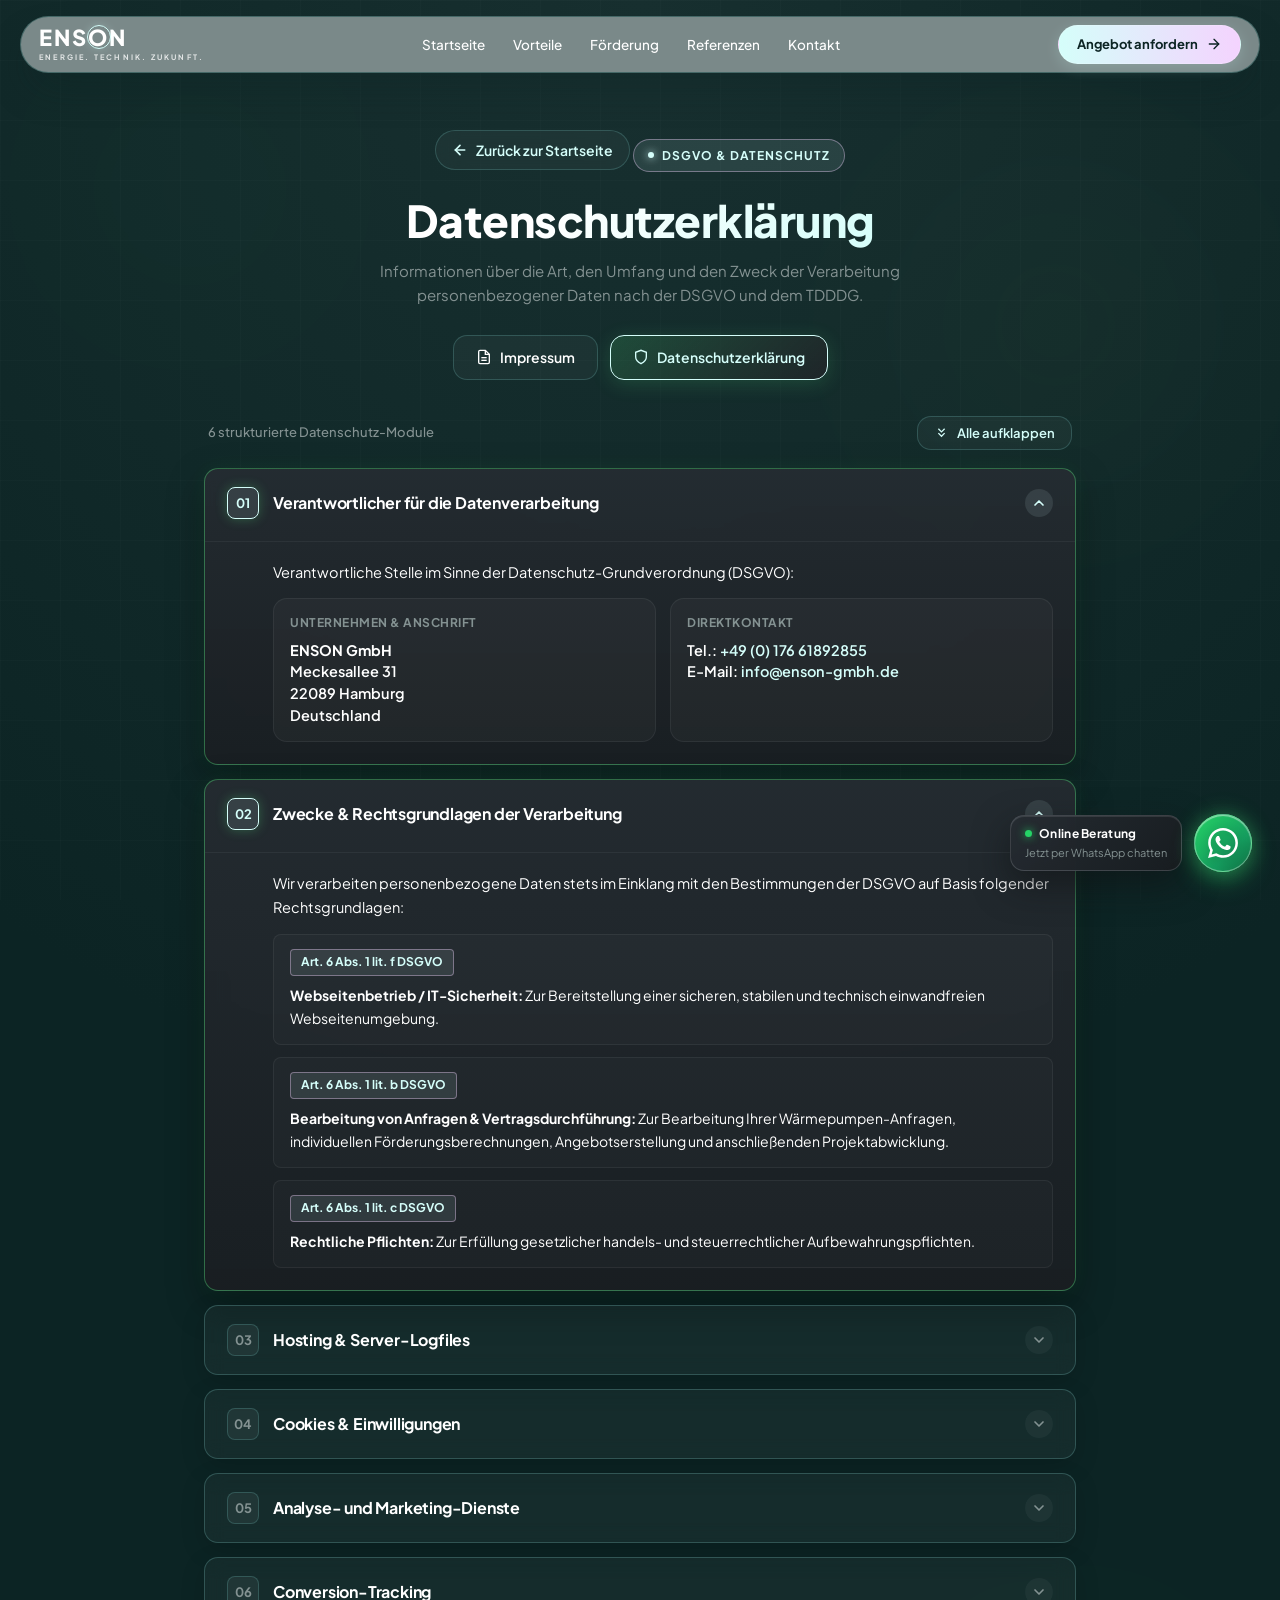
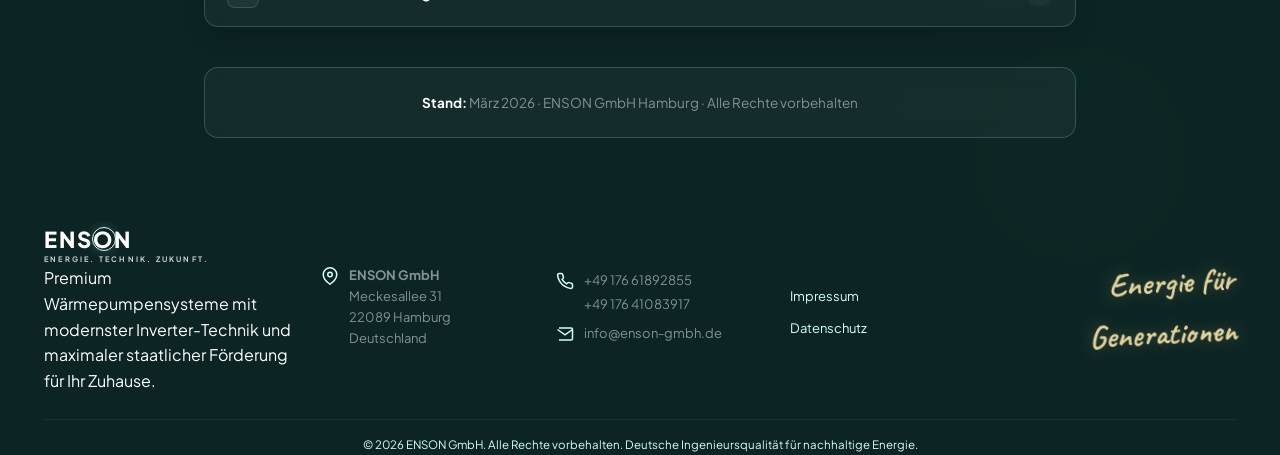
==== datenschutz.html @ 2cd6c43b "Initial commit" ====
<!DOCTYPE html>
<html lang="de">
<head>
  <meta charset="UTF-8">
  <meta name="viewport" content="width=device-width, initial-scale=1.0, maximum-scale=5.0">
  <title>Datenschutzerklärung | ENSON GmbH</title>
  <meta name="description" content="Datenschutzerklärung der ENSON GmbH gemäß DSGVO und TDDDG. Erfahren Sie alles über die Verarbeitung Ihrer personenbezogenen Daten.">
  <meta name="robots" content="noindex, follow">
  <meta name="referrer" content="strict-origin-when-cross-origin">

  <!-- Google Fonts: Plus Jakarta Sans & Caveat -->
  <link rel="preconnect" href="https://fonts.googleapis.com">
  <link rel="preconnect" href="https://fonts.gstatic.com" crossorigin>
  <link href="https://fonts.googleapis.com/css2?family=Caveat:wght@600;700&family=Plus+Jakarta+Sans:ital,wght@0,300;0,400;0,500;0,600;0,700;0,800;1,400&display=swap" rel="stylesheet">
  
  <link rel="stylesheet" href="style.css">
</head>
<body>

  <!-- Background Ambient Glows & Grid Layer -->
  <div class="ambient-glow glow-top-left"></div>
  <div class="ambient-glow glow-hero-right"></div>
  <div class="ambient-glow glow-bottom-right"></div>
  <div class="tech-grid-bg"></div>

  <!-- FLOATING GLASS NAVBAR -->
  <header class="navbar-wrapper">
    <nav class="navbar glass-card">
      <a href="index.html" class="brand-logo" aria-label="ENSON Homepage">
        <div class="logo-mark">
          <span class="brand-name">ENS<span class="brand-o">O</span>N</span>
          <span class="brand-sub">ENERGIE. TECHNIK. ZUKUNFT.</span>
        </div>
      </a>

      <div class="nav-menu" id="navMenu">
        <a href="index.html#hero" class="nav-link">Startseite</a>
        <a href="index.html#benefits" class="nav-link">Vorteile</a>
        <a href="index.html#calculator" class="nav-link">Förderung</a>
        <a href="index.html#projects" class="nav-link">Referenzen</a>
        <a href="index.html#contact" class="nav-link">Kontakt</a>
      </div>

      <div class="nav-actions">
        <a href="index.html#calculator" class="btn-quote">
          <span>Angebot anfordern</span>
          <svg class="btn-arrow" width="16" height="16" viewBox="0 0 24 24" fill="none" stroke="currentColor" stroke-width="2" stroke-linecap="round" stroke-linejoin="round">
            <line x1="5" y1="12" x2="19" y2="12"></line>
            <polyline points="12 5 19 12 12 19"></polyline>
          </svg>
        </a>
        <button class="mobile-toggle" id="mobileToggle" aria-label="Menü öffnen" aria-controls="navMenu" aria-expanded="false">
          <span></span>
          <span></span>
          <span></span>
        </button>
      </div>
    </nav>
  </header>

  <!-- LEGAL CONTENT MAIN -->
  <main class="legal-page-main">
    <div class="legal-container">
      
      <!-- Back Navigation & Header -->
      <div class="legal-header">
        <a href="index.html" class="legal-back-nav">
          <svg width="16" height="16" viewBox="0 0 24 24" fill="none" stroke="currentColor" stroke-width="2.5" stroke-linecap="round" stroke-linejoin="round">
            <line x1="19" y1="12" x2="5" y2="12"></line>
            <polyline points="12 19 5 12 12 5"></polyline>
          </svg>
          <span>Zurück zur Startseite</span>
        </a>

        <div class="legal-badge">
          <span class="legal-badge-dot"></span>
          DSGVO & Datenschutz
        </div>

        <h1 class="legal-title">
          <span class="text-gradient">Datenschutzerklärung</span>
        </h1>

        <p class="legal-subtitle">
          Informationen über die Art, den Umfang und den Zweck der Verarbeitung personenbezogener Daten nach der DSGVO und dem TDDDG.
        </p>

        <!-- Quick Switch Tabs -->
        <div class="legal-tabs-wrapper">
          <a href="impressum.html" class="legal-tab-btn">
            <svg width="16" height="16" viewBox="0 0 24 24" fill="none" stroke="currentColor" stroke-width="2">
              <path d="M14 2H6a2 2 0 0 0-2 2v16a2 2 0 0 0 2 2h12a2 2 0 0 0 2-2V8z"></path>
              <polyline points="14 2 14 8 20 8"></polyline>
              <line x1="16" y1="13" x2="8" y2="13"></line>
              <line x1="16" y1="17" x2="8" y2="17"></line>
            </svg>
            Impressum
          </a>
          <a href="datenschutz.html" class="legal-tab-btn active">
            <svg width="16" height="16" viewBox="0 0 24 24" fill="none" stroke="currentColor" stroke-width="2">
              <path d="M12 22s8-4 8-10V5l-8-3-8 3v7c0 6 8 10 8 10z"></path>
            </svg>
            Datenschutzerklärung
          </a>
        </div>
      </div>

      <!-- Accordion Controls -->
      <div class="accordion-controls-bar">
        <span class="accordion-status-count" id="accordionCounter">6 strukturierte Datenschutz-Module</span>
        <button class="toggle-all-btn" id="toggleAllBtn" type="button">
          <svg width="15" height="15" viewBox="0 0 24 24" fill="none" stroke="currentColor" stroke-width="2">
            <polyline points="7 13 12 18 17 13"></polyline>
            <polyline points="7 6 12 11 17 6"></polyline>
          </svg>
          <span id="toggleAllText">Alle aufklappen</span>
        </button>
      </div>

      <!-- ACCORDION LIST -->
      <div class="accordion-group" id="legalAccordion">

        <!-- 1. Verantwortlicher -->
        <div class="accordion-item active">
          <button class="accordion-header" type="button" aria-expanded="true">
            <div class="accordion-header-left">
              <span class="accordion-num">01</span>
              <h2 class="accordion-title">Verantwortlicher für die Datenverarbeitung</h2>
            </div>
            <div class="accordion-chevron">
              <svg width="16" height="16" viewBox="0 0 24 24" fill="none" stroke="currentColor" stroke-width="2.5" stroke-linecap="round" stroke-linejoin="round">
                <polyline points="6 9 12 15 18 9"></polyline>
              </svg>
            </div>
          </button>
          <div class="accordion-content">
            <div class="accordion-body">
              <p>Verantwortliche Stelle im Sinne der Datenschutz-Grundverordnung (DSGVO):</p>
              <div class="legal-info-grid">
                <div class="legal-info-card">
                  <div class="legal-info-card-label">Unternehmen & Anschrift</div>
                  <div class="legal-info-card-value">
                    <strong>ENSON GmbH</strong><br>
                    Meckesallee 31<br>
                    22089 Hamburg<br>
                    Deutschland
                  </div>
                </div>
                <div class="legal-info-card">
                  <div class="legal-info-card-label">Direktkontakt</div>
                  <div class="legal-info-card-value">
                    Tel.: <a href="tel:+4917661892855">+49 (0) 176 61892855</a><br>
                    E-Mail: <a href="mailto:info@enson-gmbh.de">info@enson-gmbh.de</a>
                  </div>
                </div>
              </div>
            </div>
          </div>
        </div>

        <!-- 2. Zwecke & Rechtsgrundlagen -->
        <div class="accordion-item active">
          <button class="accordion-header" type="button" aria-expanded="true">
            <div class="accordion-header-left">
              <span class="accordion-num">02</span>
              <h2 class="accordion-title">Zwecke & Rechtsgrundlagen der Verarbeitung</h2>
            </div>
            <div class="accordion-chevron">
              <svg width="16" height="16" viewBox="0 0 24 24" fill="none" stroke="currentColor" stroke-width="2.5" stroke-linecap="round" stroke-linejoin="round">
                <polyline points="6 9 12 15 18 9"></polyline>
              </svg>
            </div>
          </button>
          <div class="accordion-content">
            <div class="accordion-body">
              <p>Wir verarbeiten personenbezogene Daten stets im Einklang mit den Bestimmungen der DSGVO auf Basis folgender Rechtsgrundlagen:</p>
              
              <div class="legal-tag-list">
                <div class="legal-tag-item">
                  <span class="legal-pill">Art. 6 Abs. 1 lit. f DSGVO</span>
                  <div class="legal-tag-text">
                    <strong>Webseitenbetrieb / IT-Sicherheit:</strong> Zur Bereitstellung einer sicheren, stabilen und technisch einwandfreien Webseitenumgebung.
                  </div>
                </div>

                <div class="legal-tag-item">
                  <span class="legal-pill">Art. 6 Abs. 1 lit. b DSGVO</span>
                  <div class="legal-tag-text">
                    <strong>Bearbeitung von Anfragen & Vertragsdurchführung:</strong> Zur Bearbeitung Ihrer Wärmepumpen-Anfragen, individuellen Förderungsberechnungen, Angebotserstellung und anschließenden Projektabwicklung.
                  </div>
                </div>

                <div class="legal-tag-item">
                  <span class="legal-pill">Art. 6 Abs. 1 lit. c DSGVO</span>
                  <div class="legal-tag-text">
                    <strong>Rechtliche Pflichten:</strong> Zur Erfüllung gesetzlicher handels- und steuerrechtlicher Aufbewahrungspflichten.
                  </div>
                </div>
              </div>
            </div>
          </div>
        </div>

        <!-- 3. Hosting & Server-Logfiles -->
        <div class="accordion-item">
          <button class="accordion-header" type="button" aria-expanded="false">
            <div class="accordion-header-left">
              <span class="accordion-num">03</span>
              <h2 class="accordion-title">Hosting & Server-Logfiles</h2>
            </div>
            <div class="accordion-chevron">
              <svg width="16" height="16" viewBox="0 0 24 24" fill="none" stroke="currentColor" stroke-width="2.5" stroke-linecap="round" stroke-linejoin="round">
                <polyline points="6 9 12 15 18 9"></polyline>
              </svg>
            </div>
          </button>
          <div class="accordion-content">
            <div class="accordion-body">
              <p>Unser Hoster (<strong>Strato AG</strong>, Pascalstraße 10, 10587 Berlin) verarbeitet zum Betrieb dieser Seite technische Daten in Server-Logfiles:</p>
              <ul style="margin: 0 0 14px 20px; color: var(--text-body);">
                <li>IP-Adresse des anfragenden Geräts</li>
                <li>Datum und Uhrzeit des Zugriffs</li>
                <li>Aufgerufene Seite / URL</li>
                <li>Referrer URL (zuvor besuchte Webseite)</li>
                <li>Browsertyp, Version und User-Agent</li>
              </ul>
              <div class="legal-info-grid">
                <div class="legal-info-card">
                  <div class="legal-info-card-label">Zweck & Stabilität</div>
                  <div class="legal-info-card-value">Gewährleistung der Stabilität, Funktionalität und Ausfallsicherheit</div>
                </div>
                <div class="legal-info-card">
                  <div class="legal-info-card-label">Speicherfrist</div>
                  <div class="legal-info-card-value">15 Tage (anschließend automatische Löschung)</div>
                </div>
                <div class="legal-info-card">
                  <div class="legal-info-card-label">Rechtsgrundlage</div>
                  <div class="legal-info-card-value">Art. 6 Abs. 1 lit. f DSGVO</div>
                </div>
                <div class="legal-info-card">
                  <div class="legal-info-card-label">Auftragsverarbeitung</div>
                  <div class="legal-info-card-value">AV-Vertrag mit Strato gemäß Art. 28 DSGVO geschlossen</div>
                </div>
              </div>
            </div>
          </div>
        </div>

        <!-- 4. Cookies & Einwilligungen -->
        <div class="accordion-item">
          <button class="accordion-header" type="button" aria-expanded="false">
            <div class="accordion-header-left">
              <span class="accordion-num">04</span>
              <h2 class="accordion-title">Cookies & Einwilligungen</h2>
            </div>
            <div class="accordion-chevron">
              <svg width="16" height="16" viewBox="0 0 24 24" fill="none" stroke="currentColor" stroke-width="2.5" stroke-linecap="round" stroke-linejoin="round">
                <polyline points="6 9 12 15 18 9"></polyline>
              </svg>
            </div>
          </button>
          <div class="accordion-content">
            <div class="accordion-body">
              <p>Diese Website verwendet derzeit keine Analyse- oder Marketing-Cookies und keinen Cookie-Banner. Eine Einwilligung wird daher technisch nicht eingeholt oder gespeichert.</p>
            </div>
          </div>
        </div>

        <!-- 5. Nicht eingesetzte Analyse-Dienste -->
        <div class="accordion-item">
          <button class="accordion-header" type="button" aria-expanded="false">
            <div class="accordion-header-left">
              <span class="accordion-num">05</span>
              <h2 class="accordion-title">Analyse- und Marketing-Dienste</h2>
            </div>
            <div class="accordion-chevron">
              <svg width="16" height="16" viewBox="0 0 24 24" fill="none" stroke="currentColor" stroke-width="2.5" stroke-linecap="round" stroke-linejoin="round">
                <polyline points="6 9 12 15 18 9"></polyline>
              </svg>
            </div>
          </button>
          <div class="accordion-content">
            <div class="accordion-body">
              <p>Google Analytics, Google Ads, Meta Pixel und vergleichbare Analyse- oder Marketing-Dienste sind im aktuell veröffentlichten Website-Code nicht eingebunden. Es findet über diese Website daher derzeit kein entsprechendes Tracking statt.</p>

              <div class="legal-info-grid">
                <div class="legal-info-card">
                  <div class="legal-info-card-label">Technischer Status</div>
                  <div class="legal-info-card-value">Keine entsprechenden Skripte, Cookies oder Einwilligungsverwaltung eingebunden</div>
                </div>
              </div>
            </div>
          </div>
        </div>

        <!-- 6. Conversion-Tracking -->
        <div class="accordion-item">
          <button class="accordion-header" type="button" aria-expanded="false">
            <div class="accordion-header-left">
              <span class="accordion-num">06</span>
              <h2 class="accordion-title">Conversion-Tracking</h2>
            </div>
            <div class="accordion-chevron">
              <svg width="16" height="16" viewBox="0 0 24 24" fill="none" stroke="currentColor" stroke-width="2.5" stroke-linecap="round" stroke-linejoin="round">
                <polyline points="6 9 12 15 18 9"></polyline>
              </svg>
            </div>
          </button>
          <div class="accordion-content">
            <div class="accordion-body">
              <p>Ein Google-Ads- oder sonstiges Conversion-Tracking ist im aktuell veröffentlichten Website-Code nicht eingebunden. Es werden daher über diese Website derzeit keine entsprechenden Conversion-Daten an Drittanbieter übertragen.</p>

              <div class="legal-info-grid">
                <div class="legal-info-card">
                  <div class="legal-info-card-label">Technischer Status</div>
                  <div class="legal-info-card-value">Kein Conversion-Tracking eingebunden</div>
                </div>
              </div>
            </div>
          </div>
        </div>

      </div>

      <!-- Legal Footer Card -->
      <div class="legal-footer-card">
        <p><strong>Stand:</strong> März 2026 · ENSON GmbH Hamburg · Alle Rechte vorbehalten</p>
      </div>

    </div>
  </main>

  <!-- FOOTER -->
  <footer class="footer">
    <div class="container">
      <div class="footer-grid">
        
        <!-- Col 1: Brand & Bio -->
        <div class="footer-col brand-col">
          <a href="index.html" class="brand-logo footer-logo">
            <div class="logo-mark">
              <span class="brand-name">ENS<span class="brand-o">O</span>N</span>
              <span class="brand-sub">ENERGIE. TECHNIK. ZUKUNFT.</span>
            </div>
          </a>
          <p class="footer-bio">
            Premium Wärmepumpensysteme mit modernster Inverter-Technik und maximaler staatlicher Förderung für Ihr Zuhause.
          </p>
        </div>

        <!-- Col 2: Company Address -->
        <div class="footer-col address-col">
          <div class="footer-contact-item">
            <svg width="18" height="18" viewBox="0 0 24 24" fill="none" stroke="currentColor" stroke-width="2">
              <path d="M21 10c0 7-9 13-9 13s-9-6-9-13a9 9 0 0 1 18 0z"></path>
              <circle cx="12" cy="10" r="3"></circle>
            </svg>
            <div>
              <strong>ENSON GmbH</strong><br>
              Meckesallee 31<br>
              22089 Hamburg<br>
              Deutschland
            </div>
          </div>
        </div>

        <!-- Col 3: Direct Phone & Mail -->
        <div class="footer-col contact-col">
          <div class="footer-contact-item">
            <svg width="18" height="18" viewBox="0 0 24 24" fill="none" stroke="currentColor" stroke-width="2">
              <path d="M22 16.92v3a2 2 0 0 1-2.18 2 19.79 19.79 0 0 1-8.63-3.07 19.5 19.5 0 0 1-6-6 19.79 19.79 0 0 1-3.07-8.67A2 2 0 0 1 4.11 2h3a2 2 0 0 1 2 1.72 12.84 12.84 0 0 0 .7 2.81 2 2 0 0 1-.45 2.11L8.09 9.91a16 16 0 0 0 6 6l1.27-1.27a2 2 0 0 1 2.11-.45 12.84 12.84 0 0 0 2.81.7A2 2 0 0 1 22 16.92z"></path>
            </svg>
            <div class="footer-phone-links">
              <a href="tel:+4917661892855">+49 176 61892855</a>
              <a href="tel:+4917641083917">+49 176 41083917</a>
            </div>
          </div>
          <div class="footer-contact-item">
            <svg width="18" height="18" viewBox="0 0 24 24" fill="none" stroke="currentColor" stroke-width="2">
              <path d="M4 4h16c1.1 0 2 .9 2 2v12c0 1.1-.9 2-2 2H4c-1.1-2 .9-2 2v12c0 1.1-.9 2-2 2H4c-1.1 0-2-.9-2-2V6c0-1.1.9-2 2-2z"></path>
              <polyline points="22,6 12,13 2,6"></polyline>
            </svg>
            <a href="mailto:info@enson-gmbh.de">info@enson-gmbh.de</a>
          </div>
        </div>

        <!-- Col 4: Legal Links -->
        <div class="footer-col legal-col">
          <ul class="legal-links">
            <li><a href="impressum.html">Impressum</a></li>
            <li><a href="datenschutz.html" style="color: var(--neon-green);">Datenschutz</a></li>
          </ul>
        </div>

        <!-- Col 5: Handwritten Signature Slogan -->
        <div class="footer-col signature-col">
          <div class="footer-handwritten-slogan">
            Energie für Generationen
          </div>
        </div>

      </div>

      <div class="footer-bottom-bar">
        <p>© 2026 ENSON GmbH. Alle Rechte vorbehalten. Deutsche Ingenieursqualität für nachhaltige Energie.</p>
      </div>
    </div>
  </footer>

  <!-- FLOATING WHATSAPP BUTTON -->
  <a href="https://wa.me/4917661892855?text=Hallo%20ENSON%20Team%2C%20ich%20interessiere%20mich%20f%C3%BCr%20eine%20W%C3%A4rmepumpen-Beratung." target="_blank" rel="noopener noreferrer" class="whatsapp-float-btn" aria-label="Chat auf WhatsApp">
    <div class="whatsapp-tooltip">
      <div class="whatsapp-tooltip-header">
        <span class="whatsapp-status-dot"></span>
        <span class="whatsapp-tooltip-title">Online Beratung</span>
      </div>
      <span class="whatsapp-tooltip-sub">Jetzt per WhatsApp chatten</span>
    </div>
    <div class="whatsapp-icon-wrap">
      <div class="whatsapp-pulse-ring"></div>
      <div class="whatsapp-pulse-ring delay"></div>
      <div class="whatsapp-icon-box">
        <svg viewBox="0 0 24 24" width="32" height="32" fill="#ffffff">
          <path d="M.057 24l1.687-6.163c-1.041-1.804-1.588-3.849-1.587-5.946.003-6.556 5.338-11.891 11.893-11.891 3.181.001 6.167 1.24 8.413 3.488 2.245 2.248 3.481 5.236 3.48 8.414-.003 6.557-5.338 11.892-11.893 11.892-1.99-.001-3.951-.5-5.688-1.448l-6.305 1.654zm6.597-3.807c1.676.995 3.276 1.591 5.392 1.592 5.448 0 9.886-4.434 9.889-9.885.002-5.462-4.415-9.89-9.881-9.892-5.452 0-9.887 4.434-9.889 9.884-.001 2.225.651 3.891 1.746 5.634l-.999 3.648 3.742-.981zm11.387-5.464c-.074-.124-.272-.198-.57-.347-.297-.149-1.758-.868-2.031-.967-.272-.099-.47-.149-.669.149-.198.297-.768.967-.941 1.165-.173.198-.347.223-.644.074-.297-.149-1.255-.462-2.39-1.475-.883-.788-1.48-1.761-1.653-2.059-.173-.297-.018-.458.13-.606.134-.133.297-.347.446-.521.151-.172.2-.296.3-.495.099-.198.05-.372-.025-.521-.075-.148-.669-1.611-.916-2.206-.242-.579-.487-.501-.669-.51l-.57-.01c-.198 0-.52.074-.792.372s-1.04 1.016-1.04 2.479 1.065 2.876 1.213 3.074c.149.198 2.095 3.2 5.076 4.487.709.306 1.263.489 1.694.626.712.226 1.36.194 1.872.118.571-.085 1.758-.719 2.006-1.413.248-.695.248-1.29.173-1.414z"/>
        </svg>
      </div>
    </div>
  </a>

  <!-- INTERACTIVE ACCORDION SCRIPT -->
  <script src="app.js"></script>
  <script>
    document.addEventListener('DOMContentLoaded', () => {
      // Accordions
      const accordionItems = document.querySelectorAll('.accordion-item');
      const toggleAllBtn = document.getElementById('toggleAllBtn');
      const toggleAllText = document.getElementById('toggleAllText');

      accordionItems.forEach(item => {
        const header = item.querySelector('.accordion-header');
        header.addEventListener('click', () => {
          const isOpen = item.classList.contains('active');
          item.classList.toggle('active');
          header.setAttribute('aria-expanded', !isOpen);
          updateToggleState();
        });
      });

      function updateToggleState() {
        const openCount = document.querySelectorAll('.accordion-item.active').length;
        if (openCount === accordionItems.length) {
          toggleAllText.textContent = 'Alle einklappen';
        } else {
          toggleAllText.textContent = 'Alle aufklappen';
        }
      }

      if (toggleAllBtn) {
        toggleAllBtn.addEventListener('click', () => {
          const openCount = document.querySelectorAll('.accordion-item.active').length;
          const shouldOpen = openCount < accordionItems.length;
          
          accordionItems.forEach(item => {
            const header = item.querySelector('.accordion-header');
            if (shouldOpen) {
              item.classList.add('active');
              header.setAttribute('aria-expanded', 'true');
            } else {
              item.classList.remove('active');
              header.setAttribute('aria-expanded', 'false');
            }
          });
          updateToggleState();
        });
      }

    });
  </script>
</body>
</html>
---- style.css ----
/* ==========================================================================
   ENSON WÄRMEPUMPEN - PREMIUM GERMAN LANDING PAGE STYLES
   Dark Luxury Energy-Tech Aesthetic | Glassmorphism | Neon Green & Gold Accents
   100% Mobile Optimized - Zero Horizontal Overflow
   ========================================================================== */

:root {
  /* Requested palette */
  --bg-primary: #0C2424;
  --bg-secondary: #183030;
  --bg-surface-dark: #0C2424;
  --bg-surface-elevated: #183030;

  --bg-card: rgba(132, 146, 146, 0.08);
  --bg-card-hover: rgba(132, 146, 146, 0.14);
  --bg-card-solid: #183030;
  --bg-glass-nav: rgba(132, 146, 146, 0.88);

  --border-glass: rgba(57, 97, 96, 0.8);
  --border-glass-light: rgba(132, 146, 146, 0.4);
  --border-metallic: rgba(132, 146, 146, 0.25);
  --border-gold: rgba(213, 254, 250, 0.38);
  --border-neon: rgba(244, 211, 254, 0.38);

  --gold-accent: #D5FEFA;
  --gold-primary: #D5FEFA;
  --gold-dark: #F4D3FE;
  --gold-glow: rgba(213, 254, 250, 0.2);
  --gold-dim: rgba(213, 254, 250, 0.14);

  --neon-green: #D5FEFA;
  --green-dark: #F4D3FE;
  --neon-green-glow: rgba(213, 254, 250, 0.25);
  --neon-green-dim: rgba(213, 254, 250, 0.1);

  --header-gray: #849292;
  --divider-line: #396160;

  --text-white: #FFFFFF;
  --text-heading: #FFFFFF;
  --text-body: #FFFFFF;
  --text-muted: #849292;
  --text-dim: #D5FEFA;

  --font-main: 'Plus Jakarta Sans', -apple-system, BlinkMacSystemFont, 'Segoe UI', Roboto, sans-serif;
  --font-script: 'Caveat', cursive, sans-serif;

  --glass-blur: blur(10px);
  --radius-sm: 8px;
  --radius-md: 14px;
  --radius-lg: 20px;
  --radius-full: 9999px;

  --shadow-subtle: 0 10px 30px -10px rgba(0, 0, 0, 0.35);
  --shadow-card: 0 16px 40px -15px rgba(0, 0, 0, 0.45), inset 0 1px 0 rgba(255, 255, 255, 0.12);
  --shadow-metallic: 0 20px 45px -10px rgba(15, 18, 20, 0.6), inset 0 1px 1px rgba(255, 255, 255, 0.15);
  --shadow-neon: 0 0 20px rgba(213, 254, 250, 0.22);
  --shadow-gold: 0 0 20px rgba(244, 211, 254, 0.2);
}

/* Strict Zero-Horizontal-Scroll Global Reset */
*,
*::before,
*::after {
  box-sizing: border-box;
  margin: 0;
  padding: 0;
}

html,
body {
  width: 100%;
  max-width: 100%;
  overflow-x: hidden !important;
  position: relative;
  touch-action: pan-y;
  -webkit-overflow-scrolling: touch;
}

html {
  scroll-behavior: smooth;
  font-family: var(--font-main);
  background-color: var(--bg-primary);
  color: var(--text-body);
  line-height: 1.6;
  -webkit-font-smoothing: antialiased;
  -moz-osx-font-smoothing: grayscale;
}

body {
  min-height: 100vh;
  background: radial-gradient(circle at 50% 0%, #183030 0%, #0C2424 52%, #0C2424 100%);
}

/* Keep below-the-fold sections out of the initial render work. */
.energy-synergy-section,
.benefits-section,
.solutions-section,
.projects-section,
.contact-section {
  content-visibility: auto;
  contain-intrinsic-size: 1px 700px;
}

.container {
  width: 100%;
  max-width: 1240px;
  margin: 0 auto;
  padding: 0 24px;
}

/* Ambient Background Layer (Restrained & Elegant) */
.ambient-glow {
  position: absolute;
  border-radius: 50%;
  filter: blur(100px);
  pointer-events: none;
  z-index: 0;
  opacity: 0.3;
  max-width: 80vw;
  max-height: 80vw;
}

.glow-top-left {
  top: 0;
  left: 0;
  width: 380px;
  height: 380px;
  background: radial-gradient(circle, rgba(92, 255, 138, 0.1), transparent 70%);
}

.glow-hero-right {
  top: 100px;
  right: 0;
  width: 450px;
  height: 450px;
  background: radial-gradient(circle, rgba(92, 255, 138, 0.12), rgba(201, 168, 91, 0.08) 50%, transparent 70%);
}

.glow-center-accent {
  top: 1000px;
  left: 10%;
  width: 400px;
  height: 400px;
  background: radial-gradient(circle, rgba(201, 168, 91, 0.09), transparent 70%);
}

.glow-bottom-right {
  bottom: 100px;
  right: 0;
  width: 400px;
  height: 400px;
  background: radial-gradient(circle, rgba(92, 255, 138, 0.1), transparent 70%);
}

.tech-grid-bg {
  position: fixed;
  top: 0;
  left: 0;
  width: 100%;
  height: 100%;
  background-image:
    linear-gradient(to right, rgba(255, 255, 255, 0.015) 1px, transparent 1px),
    linear-gradient(to bottom, rgba(255, 255, 255, 0.015) 1px, transparent 1px);
  background-size: 60px 60px;
  pointer-events: none;
  z-index: 0;
}

/* Common Glassmorphism Card Style */
.glass-card {
  background: var(--bg-card);
  backdrop-filter: var(--glass-blur);
  -webkit-backdrop-filter: var(--glass-blur);
  border: 1px solid var(--border-glass);
  box-shadow: var(--shadow-card);
  position: relative;
  transition: all 0.35s cubic-bezier(0.16, 1, 0.3, 1);
}

.glass-card:hover {
  border-color: var(--border-glass-light);
}

/* ==========================================================================
   HEADER & FLOATING GLASS NAVBAR
   ========================================================================== */
.navbar-wrapper {
  position: fixed;
  top: 16px;
  left: 0;
  width: 100%;
  z-index: 1000;
  display: flex;
  justify-content: center;
  padding: 0 20px;
  box-sizing: border-box;
}

.navbar {
  width: 100%;
  max-width: 1240px;
  background: rgba(132, 146, 146, 0.92);
  border-radius: var(--radius-full);
  padding: 8px 18px;
  display: flex;
  align-items: center;
  justify-content: space-between;
  border: 1px solid var(--border-glass);
  box-shadow: 0 20px 40px -10px rgba(12, 36, 36, 0.4);
  backdrop-filter: var(--glass-blur);
  -webkit-backdrop-filter: var(--glass-blur);
}

.brand-logo {
  text-decoration: none;
  display: flex;
  align-items: center;
}

.logo-mark {
  display: flex;
  flex-direction: column;
}

.brand-name {
  font-size: 22px;
  font-weight: 800;
  letter-spacing: 2px;
  color: var(--text-white);
  line-height: 1;
}

.brand-o {
  position: relative;
  display: inline-block;
  color: var(--text-white);
}

.brand-o::after {
  content: '';
  position: absolute;
  top: 50%;
  left: 50%;
  transform: translate(-50%, -50%);
  width: 24px;
  height: 24px;
  border-radius: 50%;
  border: 1.5px solid var(--gold-primary);
  box-shadow: 0 0 10px var(--gold-glow);
  pointer-events: none;
}

.brand-sub {
  font-size: 7.5px;
  font-weight: 700;
  letter-spacing: 2.2px;
  color: rgba(255, 255, 255, 0.78);
  margin-top: 3px;
}

.nav-menu {
  display: flex;
  align-items: center;
  gap: 24px;
}

.nav-link {
  text-decoration: none;
  color: var(--text-body);
  font-size: 13.5px;
  font-weight: 500;
  position: relative;
  transition: color 0.25s ease;
  padding: 6px 2px;
}

.nav-link:hover,
.nav-link.active {
  color: var(--text-white);
}

.nav-link.active::after {
  content: '';
  position: absolute;
  bottom: 0;
  left: 0;
  width: 100%;
  height: 2px;
  background: linear-gradient(90deg, #D5FEFA 0%, #F4D3FE 100%);
  border-radius: 2px;
  box-shadow: 0 0 8px rgba(213, 254, 250, 0.3);
}

.nav-actions {
  display: flex;
  align-items: center;
  gap: 10px;
}

.btn-quote {
  display: inline-flex;
  align-items: center;
  gap: 8px;
  background: linear-gradient(90deg, #D5FEFA 0%, #F4D3FE 100%);
  color: #0C2424;
  font-size: 13px;
  font-weight: 700;
  text-decoration: none;
  padding: 8px 18px;
  border-radius: var(--radius-full);
  box-shadow: 0 4px 15px rgba(213, 254, 250, 0.2);
  transition: all 0.3s ease;
  border: 1px solid rgba(255, 255, 255, 0.15);
  white-space: nowrap;
}

.btn-quote:hover {
  transform: translateY(-2px);
  box-shadow: 0 6px 20px rgba(201, 168, 91, 0.4);
}

.btn-quote .btn-arrow {
  transition: transform 0.25s ease;
}

.btn-quote:hover .btn-arrow {
  transform: translateX(3px);
}

.mobile-toggle {
  display: none;
  background: rgba(180, 187, 195, 0.08);
  border: 1px solid var(--border-glass);
  border-radius: 8px;
  cursor: pointer;
  flex-direction: column;
  justify-content: center;
  align-items: center;
  gap: 5px;
  width: 38px;
  height: 38px;
  padding: 0;
}

.mobile-toggle span {
  display: block;
  width: 20px;
  height: 2px;
  background: var(--text-white);
  transition: all 0.3s ease;
}

.sr-only {
  position: absolute;
  width: 1px;
  height: 1px;
  padding: 0;
  margin: -1px;
  overflow: hidden;
  clip: rect(0, 0, 0, 0);
  white-space: nowrap;
  border: 0;
}

:focus-visible {
  outline: 2px solid var(--gold-accent);
  outline-offset: 3px;
}

@media (prefers-reduced-motion: reduce) {
  *,
  *::before,
  *::after {
    animation-duration: 0.01ms !important;
    animation-iteration-count: 1 !important;
    scroll-behavior: auto !important;
    transition-duration: 0.01ms !important;
  }
}

.mobile-toggle.active span:nth-child(1) {
  transform: translateY(7px) rotate(45deg);
}

.mobile-toggle.active span:nth-child(2) {
  opacity: 0;
}

.mobile-toggle.active span:nth-child(3) {
  transform: translateY(-7px) rotate(-45deg);
}

/* ==========================================================================
   HERO SECTION
   ========================================================================== */
.hero-section {
  position: relative;
  padding-top: 110px;
  padding-bottom: 40px;
  z-index: 10;
  overflow: hidden;
  width: 100%;
  background-color: var(--bg-primary);
  background-image:
    linear-gradient(to right, rgba(32, 37, 41, 0.96) 0%, rgba(32, 37, 41, 0.88) 40%, rgba(32, 37, 41, 0.4) 75%, rgba(32, 37, 41, 0.85) 100%),
    url('assets/images/hero.webp');
  background-position: center right;
  background-repeat: no-repeat;
  background-size: cover;
}

/* ==========================================================================
   HERO VIDEO BACKGROUND SYSTEM
   ========================================================================== */
.hero-video-bg-container {
  position: absolute;
  top: 0;
  left: 0;
  width: 100%;
  height: 100%;
  overflow: hidden;
  z-index: 1;
  pointer-events: none;
}

.hero-bg-image {
  position: absolute;
  top: 50%;
  left: 50%;
  min-width: 100%;
  min-height: 100%;
  width: 100%;
  height: 100%;
  object-fit: cover;
  object-position: center center;
  transform: translate(-50%, -50%);
  z-index: 1;
  opacity: 0.95;
  filter: brightness(1.0) contrast(1.06) saturate(1.15);
  will-change: transform;
}

.hero-video-overlay {
  position: absolute;
  top: 0;
  left: 0;
  width: 100%;
  height: 100%;
  background: linear-gradient(
    90deg,
    rgba(20, 24, 27, 0.78) 0%,
    rgba(20, 24, 27, 0.55) 42%,
    rgba(20, 24, 27, 0.15) 72%,
    rgba(20, 24, 27, 0.45) 100%
  );
  z-index: 2;
  pointer-events: none;
}

.hero-video-overlay::after {
  content: '';
  position: absolute;
  top: 0;
  left: 0;
  width: 100%;
  height: 100%;
  background: radial-gradient(circle at 75% 35%, rgba(92, 255, 138, 0.08) 0%, transparent 60%),
              radial-gradient(circle at 20% 70%, rgba(201, 168, 91, 0.06) 0%, transparent 50%);
  pointer-events: none;
}

.hero-section > .container {
  position: relative;
  z-index: 5;
}

.hero-container {
  display: grid;
  grid-template-columns: 1.1fr 1fr;
  gap: 36px;
  align-items: center;
  width: 100%;
}

.hero-left {
  position: relative;
  z-index: 5;
  width: 100%;
}

.hero-headline {
  font-size: 38px;
  font-weight: 800;
  letter-spacing: -0.5px;
  line-height: 1.15;
  color: var(--text-heading);
  text-transform: uppercase;
  margin-bottom: 14px;
}

.hero-hl-sub {
  font-weight: 400;
  color: rgba(255, 255, 255, 0.8);
}

.gradient-text {
  background: linear-gradient(90deg, #FFFFFF 0%, #D5FEFA 45%, #F4D3FE 100%);
  -webkit-background-clip: text;
  -webkit-text-fill-color: transparent;
}

.hero-subline-gold {
  color: #D5FEFA;
  font-size: 18px;
  font-weight: 600;
  margin-bottom: 12px;
  display: flex;
  align-items: center;
  gap: 10px;
}

.hero-subline-gold::before {
  content: '';
  display: inline-block;
  width: 22px;
  height: 2px;
  background: linear-gradient(90deg, #D5FEFA 0%, #F4D3FE 100%);
  box-shadow: 0 0 8px rgba(213, 254, 250, 0.25);
  flex-shrink: 0;
}

.hero-description {
  color: var(--text-body);
  font-size: 15px;
  line-height: 1.6;
  max-width: 520px;
  margin-bottom: 24px;
}

.hero-cta-group {
  margin-bottom: 28px;
}

.btn-hero-glass {
  display: inline-flex;
  align-items: center;
  gap: 10px;
  padding: 12px 28px;
  background: linear-gradient(90deg, rgba(213, 254, 250, 0.18) 0%, rgba(244, 211, 254, 0.18) 100%);
  border: 1.5px solid rgba(213, 254, 250, 0.8);
  border-radius: var(--radius-full);
  color: var(--text-white);
  font-size: 14.5px;
  font-weight: 700;
  text-decoration: none;
  transition: all 0.3s ease;
  box-shadow: 0 4px 20px rgba(213, 254, 250, 0.12);
}

.btn-hero-glass:hover {
  background: linear-gradient(90deg, #D5FEFA 0%, #F4D3FE 100%);
  color: #0C2424;
  box-shadow: 0 6px 25px rgba(213, 254, 250, 0.28);
  transform: translateY(-2px);
}

.hero-benefit-pills {
  display: flex;
  align-items: center;
  gap: 12px;
  flex-wrap: wrap;
  width: 100%;
}

.benefit-pill {
  display: flex;
  align-items: center;
  gap: 10px;
  padding: 8px 14px;
  border-radius: var(--radius-md);
  background: rgba(180, 187, 195, 0.08);
  backdrop-filter: blur(14px);
  -webkit-backdrop-filter: blur(14px);
  border: 1px solid var(--border-glass);
  box-shadow: 0 8px 24px -6px rgba(0, 0, 0, 0.25), inset 0 1px 0 rgba(255, 255, 255, 0.08);
  transition: all 0.3s ease;
}

.benefit-pill:hover {
  background: rgba(180, 187, 195, 0.14);
  border-color: var(--neon-green-glow);
  transform: translateY(-2px);
  box-shadow: 0 10px 28px -6px rgba(0, 0, 0, 0.35), 0 0 15px rgba(92, 255, 138, 0.2);
}

.pill-icon {
  width: 32px;
  height: 32px;
  border-radius: 8px;
  display: flex;
  align-items: center;
  justify-content: center;
  background: rgba(92, 255, 138, 0.1);
  color: var(--neon-green);
  box-shadow: inset 0 0 10px rgba(92, 255, 138, 0.15);
  flex-shrink: 0;
}

.pill-icon.neon-solar {
  background: rgba(201, 168, 91, 0.15);
  color: var(--gold-accent);
  box-shadow: inset 0 0 10px rgba(201, 168, 91, 0.25);
}

.pill-icon svg {
  width: 17px;
  height: 17px;
}

.pill-text {
  display: flex;
  flex-direction: column;
}

.pill-title {
  font-size: 13px;
  font-weight: 700;
  color: var(--text-white);
  line-height: 1.2;
}

.pill-sub {
  font-size: 11.5px;
  color: var(--text-muted);
}

.hero-right {
  position: relative;
  width: 100%;
}

.hero-image-wrapper {
  position: relative;
  border-radius: var(--radius-lg);
  overflow: hidden;
  box-shadow: 0 25px 60px -15px rgba(0, 0, 0, 0.85);
  border: 1px solid rgba(255, 255, 255, 0.1);
  width: 100%;
}

.hero-main-img,
.hero-main-video {
  width: 100%;
  height: auto;
  display: block;
  object-fit: cover;
  border-radius: var(--radius-lg);
}

.hero-main-video {
  aspect-ratio: 16 / 9;
}

.energy-flow-canvas {
  position: absolute;
  top: 0;
  left: 0;
  width: 100%;
  height: 100%;
  pointer-events: none;
  z-index: 2;
}

.hero-handwritten-tag {
  position: absolute;
  top: 18px;
  right: 20px;
  z-index: 3;
  transform: rotate(-4deg);
}

.hero-handwritten-tag span {
  font-family: var(--font-script);
  font-size: 28px;
  font-weight: 700;
  color: #E2D3A1;
  text-shadow: 0 2px 10px rgba(0, 0, 0, 0.6), 0 0 15px rgba(201, 168, 91, 0.35);
  line-height: 1.1;
  display: block;
}

.pv-marker {
  position: absolute;
  top: 30%;
  left: 45%;
  z-index: 4;
}

.storage-marker {
  position: absolute;
  top: 73%;
  left: 18.5%;
  z-index: 4;
}

.hp-marker {
  position: absolute;
  top: 70%;
  left: 50%;
  z-index: 4;
}

.pulse-marker {
  width: 20px;
  height: 20px;
  cursor: pointer;
}

.pulse-dot {
  width: 12px;
  height: 12px;
  background: var(--neon-green);
  border-radius: 50%;
  position: absolute;
  top: 4px;
  left: 4px;
  box-shadow: 0 0 12px var(--neon-green);
}

.pulse-dot.gold-dot {
  background: var(--gold-accent);
  box-shadow: 0 0 12px var(--gold-accent);
}

.pulse-dot.blue-dot {
  background: #D5FEFA;
  box-shadow: 0 0 12px #D5FEFA;
}

.pulse-ring {
  width: 24px;
  height: 24px;
  border: 2px solid var(--neon-green);
  border-radius: 50%;
  position: absolute;
  top: -2px;
  left: -2px;
  animation: pulseAnimation 2s infinite ease-out;
}

.pulse-ring.gold-ring {
  border-color: var(--gold-accent);
}

.pulse-ring.blue-ring {
  border-color: #D5FEFA;
}

@keyframes pulseAnimation {
  0% {
    transform: scale(0.6);
    opacity: 1;
  }

  100% {
    transform: scale(2.2);
    opacity: 0;
  }
}

.marker-card {
  position: absolute;
  bottom: 28px;
  left: -80px;
  padding: 8px 14px;
  border-radius: var(--radius-sm);
  background: rgba(32, 37, 41, 0.95);
  border: 1px solid var(--border-glass-light);
  box-shadow: var(--shadow-subtle), 0 0 20px rgba(0, 0, 0, 0.6);
  white-space: nowrap;
  opacity: 0;
  pointer-events: none;
  transform: translateY(10px);
  transition: all 0.3s ease;
  z-index: 10;
}

.pulse-marker:hover .marker-card {
  opacity: 1;
  transform: translateY(0);
}

.marker-brand {
  font-size: 11px;
  font-weight: 700;
  color: var(--text-heading);
  display: block;
}

.marker-status {
  font-size: 10px;
  color: var(--neon-green);
}

.marker-status.gold-status {
  color: var(--gold-accent);
}

.marker-status.blue-status {
  color: #38bdf8;
}

/* ==========================================================================
   ENERGY SYNERGY FLOW
   ========================================================================== */
.energy-synergy-section {
  position: relative;
  padding: 48px 0 36px;
  z-index: 10;
}

.energy-synergy-heading {
  max-width: 700px;
  margin-bottom: 38px;
}

.section-kicker {
  display: inline-block;
  margin-bottom: 10px;
  color: var(--gold-accent);
  font-size: 13px;
  font-weight: 800;
  letter-spacing: 2px;
  text-transform: uppercase;
}

.energy-synergy-heading h2 {
  color: var(--text-heading);
  font-size: clamp(28px, 3.6vw, 42px);
  line-height: 1.15;
  margin-bottom: 12px;
}

.energy-synergy-heading p {
  max-width: 560px;
  color: var(--text-muted);
  font-size: 16px;
}

.energy-synergy-cta {
  margin-top: 28px;
  display: flex;
  justify-content: center;
}

.energy-flow-track {
  position: relative;
  display: grid;
  grid-template-columns: repeat(3, 1fr);
  gap: 28px;
  padding: 8px 0;
}

.energy-flow-line {
  position: absolute;
  top: 42px;
  left: 14%;
  right: 14%;
  height: 1px;
  overflow: hidden;
  background: rgba(201, 168, 91, 0.25);
}

.energy-flow-line::before,
.energy-flow-line::after {
  content: '';
  position: absolute;
  top: -2px;
  width: 5px;
  height: 5px;
  border-radius: 50%;
  background: var(--gold-accent);
  box-shadow: 0 0 12px var(--gold-accent);
}

.energy-flow-line::before { left: 0; }
.energy-flow-line::after { right: 0; background: var(--neon-green); box-shadow: 0 0 12px var(--neon-green); }

.energy-flow-line span {
  position: absolute;
  top: -1px;
  left: -10%;
  width: 20%;
  height: 3px;
  border-radius: 50%;
  background: linear-gradient(90deg, transparent, var(--gold-accent), var(--neon-green), transparent);
  box-shadow: 0 0 12px var(--gold-accent);
  animation: energyTrackFlow 3.2s linear infinite;
}

.energy-step {
  position: relative;
  z-index: 1;
  display: grid;
  grid-template-columns: 68px 1fr;
  gap: 16px;
  align-items: start;
  min-width: 0;
  transition: transform 0.35s cubic-bezier(0.2, 0.8, 0.2, 1);
  --pulse-color: rgba(216, 194, 122, 0.75);
  --pulse-glow: rgba(216, 194, 122, 0.45);
  --pulse-glow-outer: rgba(201, 168, 91, 0.22);
  --pulse-glow-inner: rgba(255, 230, 150, 0.3);
  --pulse-core: rgba(216, 194, 122, 0.12);
  --pulse-halo: rgba(216, 194, 122, 0.3);
}

.energy-step:hover {
  transform: translateY(-3px);
}

/* Step 01: Solarstrom (Warm Champagne Sun Gold) */
.energy-step-solar {
  --pulse-color: rgba(229, 191, 98, 0.85);
  --pulse-glow: rgba(216, 194, 122, 0.5);
  --pulse-glow-outer: rgba(201, 168, 91, 0.25);
  --pulse-glow-inner: rgba(255, 235, 160, 0.35);
  --pulse-core: rgba(229, 191, 98, 0.14);
  --pulse-halo: rgba(216, 194, 122, 0.35);
}

/* Step 02: Intelligente Energie (Smart Tech Cyan) */
.energy-step-control {
  --pulse-color: rgba(56, 222, 245, 0.85);
  --pulse-glow: rgba(56, 222, 245, 0.5);
  --pulse-glow-outer: rgba(56, 222, 245, 0.24);
  --pulse-glow-inner: rgba(140, 245, 255, 0.35);
  --pulse-core: rgba(56, 222, 245, 0.14);
  --pulse-halo: rgba(56, 222, 245, 0.32);
}

/* Step 03: Wärmepumpe (Renewable Neon Green) */
.energy-step-heat {
  --pulse-color: rgba(92, 255, 138, 0.85);
  --pulse-glow: rgba(92, 255, 138, 0.5);
  --pulse-glow-outer: rgba(92, 255, 138, 0.24);
  --pulse-glow-inner: rgba(160, 255, 190, 0.35);
  --pulse-core: rgba(92, 255, 138, 0.14);
  --pulse-halo: rgba(92, 255, 138, 0.32);
}

.energy-step-icon {
  display: grid;
  place-items: center;
  width: 68px;
  height: 68px;
  border: 1px solid rgba(255, 255, 255, 0.2);
  border-radius: 50%;
  background: rgba(32, 37, 41, 0.92);
  box-shadow: 0 0 0 7px rgba(32, 37, 41, 0.6), 0 12px 24px rgba(0, 0, 0, 0.28);
}

.energy-step-icon svg {
  width: 28px;
  height: 28px;
}

.energy-step-image-wrap {
  position: relative;
  z-index: 1;
  overflow: visible;
  background: transparent;
  border: none;
  box-shadow: none;
  display: flex;
  align-items: center;
  justify-content: center;
}

/* Ambient Backlight Halo behind image */
.energy-wave-halo {
  position: absolute;
  top: 50%;
  left: 50%;
  width: 64px;
  height: 64px;
  border-radius: 50%;
  background: radial-gradient(circle, var(--pulse-halo) 0%, transparent 72%);
  filter: blur(8px);
  pointer-events: none;
  z-index: 0;
  transform: translate(-50%, -50%);
  animation: energyHaloBreathe 3.6s ease-in-out infinite alternate;
  will-change: transform, opacity;
}

/* Concentric Smooth Light Wave Rings */
.energy-wave-ring {
  position: absolute;
  top: 50%;
  left: 50%;
  width: 58px;
  height: 58px;
  border-radius: 50%;
  border: 1.5px solid var(--pulse-color);
  background: radial-gradient(circle, var(--pulse-core) 0%, transparent 66%);
  box-shadow: 0 0 12px var(--pulse-glow), 0 0 24px var(--pulse-glow-outer), inset 0 0 8px var(--pulse-glow-inner);
  pointer-events: none;
  z-index: 0;
  opacity: 0;
  transform: translate(-50%, -50%) scale(0.65);
  animation: energyWaveSpread 3.6s cubic-bezier(0.22, 1, 0.36, 1) infinite;
  will-change: transform, opacity;
}

.energy-wave-ring.ring-1 {
  animation-delay: 0s;
}

.energy-wave-ring.ring-2 {
  animation-delay: 1.2s;
}

.energy-wave-ring.ring-3 {
  animation-delay: 2.4s;
}

.energy-step-image-wrap img {
  position: relative;
  z-index: 2;
  display: block;
  width: 90px;
  height: 90px;
  object-fit: contain;
  border-radius: 0;
  transform: translateZ(0);
  filter: drop-shadow(0 10px 18px rgba(0, 0, 0, 0.28));
  transition: transform 0.4s cubic-bezier(0.22, 1, 0.36, 1), filter 0.4s ease;
}

.energy-step:hover .energy-step-image-wrap img {
  transform: scale(1.05) translateY(-2px);
  filter: drop-shadow(0 14px 22px rgba(0, 0, 0, 0.42)) drop-shadow(0 0 10px var(--pulse-glow));
}

.energy-step:hover .energy-wave-halo {
  filter: blur(10px) brightness(1.22);
  transform: translate(-50%, -50%) scale(1.1);
}

.energy-step-solar .energy-step-icon { color: var(--gold-accent); border-color: transparent; }
.energy-step-control .energy-step-icon { color: #D5FEFA; border-color: transparent; }
.energy-step-heat .energy-step-icon { color: var(--neon-green); border-color: transparent; }

.energy-step-number {
  display: block;
  margin: 3px 0 4px;
  color: var(--text-dim);
  font-size: 10px;
  font-weight: 800;
  letter-spacing: 1px;
}

.energy-step h3 {
  margin-bottom: 5px;
  color: var(--text-heading);
  font-size: 18px;
}

.energy-step p {
  max-width: 240px;
  color: var(--text-muted);
  font-size: 12.5px;
  line-height: 1.55;
}

@keyframes energyTrackFlow {
  from { transform: translateX(0); }
  to { transform: translateX(600%); }
}

@keyframes energyWaveSpread {
  0% {
    opacity: 0;
    transform: translate(-50%, -50%) scale(0.65);
  }
  15% {
    opacity: 0.85;
  }
  45% {
    opacity: 0.45;
  }
  78% {
    opacity: 0.12;
  }
  100% {
    opacity: 0;
    transform: translate(-50%, -50%) scale(1.68);
  }
}

@keyframes energyHaloBreathe {
  0% {
    transform: translate(-50%, -50%) scale(0.92);
    opacity: 0.55;
  }
  50% {
    transform: translate(-50%, -50%) scale(1.12);
    opacity: 0.88;
  }
  100% {
    transform: translate(-50%, -50%) scale(0.92);
    opacity: 0.55;
  }
}

@media (max-width: 700px) {
  .energy-synergy-section {
    padding: 34px 0 26px;
  }

  .energy-synergy-heading {
    margin-bottom: 24px;
  }

  .energy-flow-track {
    display: flex;
    flex-direction: column;
    gap: 22px;
    padding-left: 8px;
  }

  .energy-flow-line {
    top: 42px;
    bottom: 42px;
    left: 41px;
    right: auto;
    width: 1px;
    height: auto;
  }

  .energy-flow-line span {
    top: -10%;
    left: -1px;
    width: 3px;
    height: 20%;
    animation-name: energyTrackFlowVertical;
  }

  .energy-step {
    grid-template-columns: 68px 1fr;
  }
}

@media (prefers-reduced-motion: reduce) {
  .energy-flow-line span,
  .energy-wave-ring,
  .energy-wave-halo {
    animation: none !important;
  }

  .energy-wave-ring.ring-1 {
    opacity: 0.35;
    transform: translate(-50%, -50%) scale(1.1);
  }

  .energy-wave-ring.ring-2,
  .energy-wave-ring.ring-3 {
    display: none;
  }
}

@keyframes energyTrackFlowVertical {
  from { transform: translateY(0); }
  to { transform: translateY(600%); }
}

/* ==========================================================================
   4 FLOATING BENEFIT CARDS (ULTRA-PREMIUM FROSTED GLASSMORPHISM)
   ========================================================================== */
.benefits-section {
  position: relative;
  padding: 24px 0 50px 0;
  z-index: 10;
  width: 100%;
}

.benefit-cards-grid {
  display: grid;
  grid-template-columns: repeat(4, 1fr);
  gap: 18px;
  width: 100%;
}

.benefit-card {
  position: relative;
  padding: 24px 20px 22px 20px;
  border-radius: var(--radius-lg, 18px);
  background: linear-gradient(145deg, rgba(255, 255, 255, 0.08) 0%, rgba(255, 255, 255, 0.02) 45%, rgba(143, 152, 159, 0.04) 100%), rgba(24, 28, 32, 0.72);
  backdrop-filter: blur(12px) saturate(150%);
  -webkit-backdrop-filter: blur(12px) saturate(150%);
  border: 1px solid rgba(255, 255, 255, 0.12);
  box-shadow: 0 16px 36px -10px rgba(0, 0, 0, 0.5), inset 0 1px 1px 0 rgba(255, 255, 255, 0.22), inset 0 -1px 0 0 rgba(0, 0, 0, 0.35);
  display: flex;
  flex-direction: column;
  justify-content: space-between;
  min-height: 220px;
  overflow: hidden;
  transition: transform 0.35s cubic-bezier(0.16, 1, 0.3, 1), box-shadow 0.35s cubic-bezier(0.16, 1, 0.3, 1), border-color 0.35s ease, background 0.35s ease;
}

/* Glass Specular Top Highlight Streak */
.benefit-card::before {
  content: '';
  position: absolute;
  top: 0;
  left: 0;
  right: 0;
  height: 1px;
  background: linear-gradient(90deg, transparent 0%, rgba(255, 255, 255, 0.45) 40%, rgba(255, 255, 255, 0.1) 80%, transparent 100%);
  pointer-events: none;
  z-index: 1;
}

/* Subtle Ambient Color Glow inside the card */
.benefit-card::after {
  content: '';
  position: absolute;
  top: -30%;
  right: -30%;
  width: 140px;
  height: 140px;
  border-radius: 50%;
  pointer-events: none;
  opacity: 0.18;
  filter: blur(35px);
  transition: opacity 0.4s ease, transform 0.4s ease;
  z-index: 0;
}

.benefit-card:nth-child(1)::after {
  background: radial-gradient(circle, var(--gold-accent), transparent 70%);
}

.benefit-card:nth-child(2)::after {
  background: radial-gradient(circle, var(--neon-green), transparent 70%);
}

.benefit-card:nth-child(3)::after {
  background: radial-gradient(circle, #D5FEFA, transparent 70%);
}

.benefit-card:nth-child(4)::after {
  background: radial-gradient(circle, #D5FEFA, #F4D3FE 70%);
}

/* Common Hover Lifting & Glass Lighting */
.benefit-card:hover {
  transform: translateY(-6px);
  background: linear-gradient(145deg, rgba(255, 255, 255, 0.12) 0%, rgba(255, 255, 255, 0.03) 45%, rgba(143, 152, 159, 0.06) 100%), rgba(28, 33, 38, 0.82);
}

.benefit-card:hover::after {
  opacity: 0.35;
  transform: scale(1.2);
}

/* Distinctive Individual Glows on Hover */
.benefit-card:nth-child(1):hover {
  border-color: rgba(201, 168, 91, 0.45);
  box-shadow: 0 24px 48px -12px rgba(15, 18, 20, 0.7), 0 0 25px rgba(201, 168, 91, 0.2), inset 0 1px 2px 0 rgba(255, 255, 255, 0.35);
}

.benefit-card:nth-child(2):hover {
  border-color: rgba(92, 255, 138, 0.45);
  box-shadow: 0 24px 48px -12px rgba(15, 18, 20, 0.7), 0 0 25px rgba(92, 255, 138, 0.2), inset 0 1px 2px 0 rgba(255, 255, 255, 0.35);
}

.benefit-card:nth-child(3):hover {
  border-color: rgba(56, 189, 248, 0.45);
  box-shadow: 0 24px 48px -12px rgba(15, 18, 20, 0.7), 0 0 25px rgba(56, 189, 248, 0.2), inset 0 1px 2px 0 rgba(255, 255, 255, 0.35);
}

.benefit-card:nth-child(4):hover {
  border-color: rgba(216, 194, 122, 0.45);
  box-shadow: 0 24px 48px -12px rgba(15, 18, 20, 0.7), 0 0 25px rgba(216, 194, 122, 0.2), inset 0 1px 2px 0 rgba(255, 255, 255, 0.35);
}

.card-icon-wrap {
  margin-bottom: 14px;
  position: relative;
  z-index: 2;
}

.neon-icon {
  width: 44px;
  height: 44px;
  border-radius: 12px;
  display: flex;
  align-items: center;
  justify-content: center;
  background: rgba(255, 255, 255, 0.05);
  backdrop-filter: blur(10px);
  -webkit-backdrop-filter: blur(10px);
  border: 1px solid rgba(255, 255, 255, 0.12);
  box-shadow: 0 6px 16px rgba(0, 0, 0, 0.25), inset 0 1px 0 rgba(255, 255, 255, 0.15);
  transition: all 0.3s cubic-bezier(0.16, 1, 0.3, 1);
}

.benefit-card:hover .neon-icon {
  transform: scale(1.08) rotate(-2deg);
}

.neon-icon svg {
  width: 21px;
  height: 21px;
  transition: transform 0.3s ease;
}

.gold-glow {
  color: var(--gold-accent);
  box-shadow: 0 6px 16px rgba(0, 0, 0, 0.25), inset 0 0 14px var(--gold-glow);
  border-color: var(--border-gold);
}

.green-glow {
  color: var(--neon-green);
  box-shadow: 0 6px 16px rgba(0, 0, 0, 0.25), inset 0 0 14px var(--neon-green-glow);
  border-color: var(--border-neon);
}

.wave-glow {
  color: #D5FEFA;
  box-shadow: 0 6px 16px rgba(0, 0, 0, 0.25), inset 0 0 14px rgba(213, 254, 250, 0.18);
  border-color: rgba(213, 254, 250, 0.3);
}

.house-glow {
  color: var(--gold-accent);
  box-shadow: 0 6px 16px rgba(0, 0, 0, 0.25), inset 0 0 14px var(--gold-glow);
  border-color: var(--border-gold);
}

.card-title {
  position: relative;
  z-index: 2;
  font-size: 16.5px;
  font-weight: 700;
  color: var(--text-heading);
  margin-bottom: 6px;
  line-height: 1.3;
  letter-spacing: -0.2px;
}

.card-desc {
  position: relative;
  z-index: 2;
  font-size: 12.8px;
  color: var(--text-body);
  line-height: 1.5;
  margin-bottom: 16px;
}

.card-visual-element {
  position: relative;
  z-index: 2;
  margin-top: auto;
}

.subsidy-element {
  display: flex;
  align-items: flex-end;
  justify-content: space-between;
}

.percent-badge-gold {
  font-size: 22px;
  font-weight: 800;
  color: var(--neon-green);
  text-shadow: 0 0 14px var(--neon-green-glow);
  line-height: 1;
}

.mini-bar-chart {
  display: flex;
  align-items: flex-end;
  gap: 4px;
  height: 24px;
}

.mini-bar-chart .bar {
  width: 5px;
  background: linear-gradient(180deg, var(--neon-green), var(--green-dark));
  border-radius: 3px;
  box-shadow: 0 0 8px var(--neon-green-glow);
  transition: all 0.3s ease;
}

.mini-bar-chart .bar.b1 {
  height: 35%;
}

.mini-bar-chart .bar.b2 {
  height: 55%;
}

.mini-bar-chart .bar.b3 {
  height: 75%;
}

.mini-bar-chart .bar.b4,
.mini-bar-chart .bar.b4.active {
  height: 100%;
  background: linear-gradient(180deg, #7aff9e, var(--neon-green));
  box-shadow: 0 0 12px var(--neon-green-glow);
}

.benefit-card:hover .mini-bar-chart .bar {
  box-shadow: 0 0 12px var(--neon-green);
}

.efficiency-badge-green {
  display: inline-flex;
  align-items: center;
  justify-content: center;
  background: linear-gradient(135deg, #D5FEFA, #F4D3FE);
  color: #0C2424;
  font-size: 13.5px;
  font-weight: 900;
  letter-spacing: 1px;
  padding: 5px 14px;
  border-radius: var(--radius-sm);
  box-shadow: 0 0 18px rgba(213, 254, 250, 0.25), inset 0 1px 0 rgba(255, 255, 255, 0.4);
  border: 1px solid rgba(255, 255, 255, 0.25);
  transition: transform 0.3s ease, box-shadow 0.3s ease;
}

.benefit-card:hover .efficiency-badge-green {
  box-shadow: 0 0 22px rgba(92, 255, 138, 0.6), inset 0 1px 0 rgba(255, 255, 255, 0.5);
  transform: scale(1.04);
}

.wave-container {
  height: 18px;
  width: 100%;
  position: relative;
  overflow: hidden;
  border-radius: 4px;
}

.energy-glow-wave {
  width: 100%;
  height: 2.5px;
  background: linear-gradient(90deg, transparent, #D5FEFA 30%, #F4D3FE 70%, transparent);
  box-shadow: 0 0 12px rgba(213, 254, 250, 0.45), 0 0 6px rgba(244, 211, 254, 0.45);
  position: absolute;
  top: 50%;
  left: 39.5%;
  animation: waveFlow 3.2s ease-in-out infinite alternate;
}

@keyframes waveFlow {
  0% {
    transform: translateX(-100%);
  }

  100% {
    transform: translateX(100%);
  }
}

.progress-bar-slider {
  width: 100%;
  height: 6px;
  background: rgba(255, 255, 255, 0.1);
  border-radius: 4px;
  position: relative;
  margin: 8px 0;
  box-shadow: inset 0 1px 2px rgba(0, 0, 0, 0.4);
}

.slider-fill {
  width: 100%;
  height: 100%;
  background: linear-gradient(90deg, #D5FEFA 0%, #F4D3FE 100%);
  border-radius: 4px;
  box-shadow: 0 0 10px rgba(213, 254, 250, 0.3);
}

.slider-thumb-ring {
  width: 16px;
  height: 16px;
  border: 2px solid var(--neon-green);
  border-radius: 50%;
  background: #1A1E22;
  position: absolute;
  top: -5px;
  right: -2px;
  left: auto;
  display: flex;
  align-items: center;
  justify-content: center;
  box-shadow: 0 0 12px var(--neon-green-glow), 0 2px 6px rgba(0, 0, 0, 0.5);
  transition: transform 0.3s ease;
}

.benefit-card:hover .slider-thumb-ring {
  transform: scale(1.15);
}

.slider-thumb-center {
  width: 5px;
  height: 5px;
  border-radius: 50%;
  background: var(--neon-green);
}

/* ==========================================================================
   PRODUCT & SOLUTIONS SECTION ("MODERNE HEIZTECHNIK")
   ========================================================================== */
.solutions-section {
  position: relative;
  padding: 50px 0;
  z-index: 10;
  width: 100%;
}

.solutions-grid {
  display: grid;
  grid-template-columns: 1.05fr 1fr;
  gap: 36px;
  align-items: center;
  width: 100%;
}

.indoor-visual-card {
  border-radius: var(--radius-lg);
  padding: 10px;
  position: relative;
  width: 100%;
}

.image-frame-indoor {
  border-radius: calc(var(--radius-lg) - 6px);
  overflow: hidden;
  position: relative;
  width: 100%;
}

.indoor-main-img {
  width: 100%;
  height: auto;
  display: block;
  object-fit: cover;
  border-radius: calc(var(--radius-lg) - 6px);
}

/* Floating 3D House Cutaway Badge */
.cutaway-floating-badge {
  position: absolute;
  bottom: -15px;
  right: -15px;
  display: flex;
  align-items: center;
  gap: 12px;
  padding: 8px 14px 8px 8px;
  border-radius: var(--radius-md);
  cursor: pointer;
  background: rgba(26, 30, 34, 0.96);
  border: 1px solid rgba(92, 255, 138, 0.35);
  box-shadow: 0 15px 35px rgba(15, 18, 20, 0.5), 0 0 15px rgba(92, 255, 138, 0.15);
  transition: all 0.3s ease;
  max-width: calc(100% - 20px);
}

.cutaway-floating-badge:hover {
  transform: scale(1.02);
  box-shadow: 0 20px 40px rgba(15, 18, 20, 0.65), 0 0 25px rgba(92, 255, 138, 0.3);
}

.cutaway-thumb {
  width: 48px;
  height: 48px;
  border-radius: 8px;
  object-fit: cover;
  flex-shrink: 0;
}

.cutaway-info {
  display: flex;
  flex-direction: column;
  overflow: hidden;
}

.badge-tag {
  font-size: 10.5px;
  font-weight: 800;
  color: var(--neon-green);
  letter-spacing: 1px;
  white-space: nowrap;
}

.badge-sub {
  font-size: 11.5px;
  color: #B4BBC3;
  white-space: nowrap;
  text-overflow: ellipsis;
  overflow: hidden;
}

.section-eyebrow-gold {
  color: var(--gold-accent);
  font-size: 12px;
  font-weight: 800;
  letter-spacing: 2px;
  text-transform: uppercase;
  display: block;
  margin-bottom: 8px;
}

.section-heading {
  font-size: 32px;
  font-weight: 800;
  color: var(--text-heading);
  line-height: 1.25;
  margin-bottom: 16px;
}

.solutions-lead-text {
  font-size: 14.5px;
  color: var(--text-body);
  line-height: 1.6;
  margin-bottom: 24px;
}

.service-features-list {
  display: flex;
  flex-direction: column;
  gap: 12px;
  margin-bottom: 26px;
  width: 100%;
}

.feature-item {
  display: flex;
  align-items: flex-start;
  gap: 14px;
}

.feature-icon-bolt {
  width: 28px;
  height: 28px;
  border-radius: 8px;
  background: rgba(92, 255, 138, 0.12);
  display: flex;
  align-items: center;
  justify-content: center;
  color: var(--neon-green);
  box-shadow: 0 0 10px rgba(92, 255, 138, 0.2);
  flex-shrink: 0;
  margin-top: 2px;
}

.feature-icon-bolt.gold-glow-icon {
  background: rgba(201, 168, 91, 0.15);
  color: var(--gold-accent);
  box-shadow: 0 0 10px rgba(201, 168, 91, 0.25);
}

.feature-icon-bolt.blue-glow-icon {
  background: rgba(56, 189, 248, 0.15);
  color: #38bdf8;
  box-shadow: 0 0 10px rgba(56, 189, 248, 0.25);
}

.feature-icon-bolt.green-glow-icon {
  background: rgba(92, 255, 138, 0.15);
  color: var(--neon-green);
  box-shadow: 0 0 10px rgba(92, 255, 138, 0.25);
}

.feature-icon-bolt svg {
  width: 15px;
  height: 15px;
}

.feature-text-block {
  display: flex;
  flex-direction: column;
}

.feature-label {
  font-size: 15px;
  font-weight: 700;
  color: var(--text-heading);
  line-height: 1.3;
}

.feature-desc {
  font-size: 13px;
  color: var(--text-muted);
  line-height: 1.4;
  margin-top: 2px;
}

.btn-secondary-glass {
  display: inline-flex;
  align-items: center;
  padding: 10px 22px;
  border-radius: var(--radius-full);
  background: rgba(180, 187, 195, 0.08);
  border: 1px solid var(--border-glass);
  color: var(--text-heading);
  font-size: 13.5px;
  font-weight: 600;
  text-decoration: none;
  transition: all 0.3s ease;
}

.btn-secondary-glass:hover {
  background: rgba(180, 187, 195, 0.16);
  border-color: var(--neon-green);
  color: var(--neon-green);
}

/* ==========================================================================
   INTERACTIVE SUBSIDY CALCULATOR (FÖRDERUNGSRECHNER)
   ========================================================================== */
.calculator-section {
  position: relative;
  padding: 30px 0 50px 0;
  z-index: 10;
  width: 100%;
}

.calc-card {
  padding: 34px 28px;
  border-radius: var(--radius-lg);
  border: 1px solid rgba(201, 168, 91, 0.35);
  background: linear-gradient(135deg, rgba(38, 44, 50, 0.9) 0%, rgba(26, 30, 34, 0.95) 100%);
  box-shadow: var(--shadow-card);
  width: 100%;
  box-sizing: border-box;
  overflow: hidden;
}

.calc-header {
  text-align: center;
  max-width: 650px;
  margin: 0 auto 30px auto;
}

.calc-title {
  font-size: 26px;
  font-weight: 800;
  color: var(--text-heading);
  margin-bottom: 10px;
}

.calc-desc {
  font-size: 14px;
  color: var(--text-body);
}

/* ==========================================================================
   INTERACTIVE MULTI-STEP WIZARD (FÖRDERUNGS-CHECK 2026)
   ========================================================================== */
.calc-wizard-progress {
  margin-bottom: 28px;
  background: rgba(255, 255, 255, 0.02);
  border: 1px solid rgba(255, 255, 255, 0.06);
  border-radius: var(--radius-md);
  padding: 16px 20px;
}

.wizard-progress-header {
  display: flex;
  justify-content: space-between;
  align-items: center;
  margin-bottom: 10px;
}

.wizard-step-counter {
  font-size: 13px;
  color: var(--text-muted);
}

.wizard-step-counter strong {
  color: var(--neon-green);
  font-size: 15px;
}

.wizard-step-hint {
  font-size: 13px;
  font-weight: 700;
  color: var(--text-heading);
}

.wizard-progress-track {
  width: 100%;
  height: 6px;
  background: rgba(180, 187, 195, 0.12);
  border-radius: 3px;
  overflow: hidden;
  margin-bottom: 14px;
}

.wizard-progress-fill {
  height: 100%;
  background: linear-gradient(90deg, #D5FEFA 0%, #F4D3FE 100%);
  border-radius: 3px;
  box-shadow: 0 0 10px rgba(213, 254, 250, 0.25);
  transition: width 0.4s cubic-bezier(0.16, 1, 0.3, 1);
}

.wizard-steps-indicators {
  display: flex;
  justify-content: space-between;
  gap: 8px;
}

.step-dot-item {
  display: flex;
  align-items: center;
  gap: 8px;
  font-size: 12px;
  color: var(--text-dim);
  transition: all 0.3s ease;
}

.step-dot-num {
  width: 22px;
  height: 22px;
  border-radius: 50%;
  background: rgba(255, 255, 255, 0.05);
  border: 1px solid var(--border-glass);
  display: flex;
  align-items: center;
  justify-content: center;
  font-size: 11px;
  font-weight: 700;
  color: var(--text-muted);
  transition: all 0.3s ease;
}

.step-dot-item.active {
  color: var(--text-heading);
  font-weight: 700;
}

.step-dot-item.active .step-dot-num {
  background: var(--neon-green-dim);
  border-color: var(--neon-green);
  color: var(--neon-green);
  box-shadow: 0 0 10px rgba(92, 255, 138, 0.3);
}

.step-dot-item.completed .step-dot-num {
  background: var(--neon-green);
  border-color: var(--neon-green);
  color: #081B10;
}

/* Wizard Grid & Steps */
.calc-interactive-grid {
  display: grid;
  grid-template-columns: 1.35fr 1fr;
  gap: 28px;
  align-items: start;
  width: 100%;
  overflow: hidden;
}

.calc-inputs {
  min-width: 0;
  overflow: hidden;
}

.calc-step {
  display: none;
  opacity: 0;
  transform: translateY(12px);
  transition: opacity 0.35s ease, transform 0.35s cubic-bezier(0.16, 1, 0.3, 1);
}

.calc-step.active {
  display: block;
  opacity: 1;
  transform: translateY(0);
  animation: stepSlideIn 0.35s cubic-bezier(0.16, 1, 0.3, 1);
}

@keyframes stepSlideIn {
  from {
    opacity: 0;
    transform: translateY(12px);
  }

  to {
    opacity: 1;
    transform: translateY(0);
  }
}

.calc-step-header {
  margin-bottom: 20px;
}

.step-tag {
  display: inline-block;
  padding: 3px 9px;
  background: var(--neon-green-dim);
  border: 1px solid var(--border-neon);
  border-radius: var(--radius-sm);
  color: var(--neon-green);
  font-size: 11px;
  font-weight: 700;
  letter-spacing: 0.5px;
  text-transform: uppercase;
  margin-bottom: 8px;
}

.step-tag.success {
  background: rgba(201, 168, 91, 0.15);
  border-color: var(--border-gold);
  color: var(--gold-accent);
}

.calc-step-title {
  font-size: 19px;
  font-weight: 800;
  color: var(--text-heading);
  margin: 0 0 6px 0;
  line-height: 1.3;
}

.calc-step-desc {
  font-size: 13.5px;
  color: var(--text-muted);
  margin: 0;
}

.calc-sub-group {
  width: 100%;
  box-sizing: border-box;
  overflow: hidden;
}

.calc-label-sub {
  display: block;
  font-size: 12px;
  font-weight: 700;
  color: var(--text-muted);
  text-transform: uppercase;
  letter-spacing: 0.5px;
  margin-bottom: 10px;
}

/* Choice Cards Grid */
.calc-options-grid {
  display: grid;
  grid-template-columns: repeat(2, 1fr);
  gap: 12px;
  margin-bottom: 24px;
}

.calc-options-grid.two-col {
  grid-template-columns: repeat(2, 1fr);
}

.calc-options-grid.three-col {
  grid-template-columns: repeat(3, 1fr);
}

.calc-choice-card {
  background: rgba(180, 187, 195, 0.05);
  border: 1.5px solid var(--border-glass);
  border-radius: var(--radius-md);
  padding: 16px 14px;
  display: flex;
  align-items: center;
  gap: 14px;
  cursor: pointer;
  outline: none;
  transition: all 0.28s cubic-bezier(0.16, 1, 0.3, 1);
  text-align: left;
  font-family: inherit;
  color: inherit;
  position: relative;
}

.calc-choice-card:hover {
  background: rgba(180, 187, 195, 0.1);
  border-color: var(--border-glass-light);
  transform: translateY(-2px);
  box-shadow: 0 8px 20px rgba(0, 0, 0, 0.25);
}

.calc-choice-card.active {
  background: linear-gradient(135deg, rgba(92, 255, 138, 0.1) 0%, rgba(32, 37, 41, 0.8) 100%);
  border-color: var(--neon-green);
  box-shadow: 0 8px 24px rgba(0, 0, 0, 0.35), 0 0 16px rgba(92, 255, 138, 0.18);
  transform: translateY(-2px);
}

.choice-icon {
  width: 44px;
  height: 44px;
  border-radius: 10px;
  background: rgba(255, 255, 255, 0.04);
  border: 1px solid var(--border-glass);
  display: flex;
  align-items: center;
  justify-content: center;
  color: var(--text-muted);
  flex-shrink: 0;
  transition: all 0.25s ease;
}

.calc-choice-card.active .choice-icon {
  background: var(--neon-green-dim);
  border-color: var(--neon-green);
  color: var(--neon-green);
  box-shadow: 0 0 10px rgba(92, 255, 138, 0.25);
}

.choice-info {
  flex: 1;
  min-width: 0;
}

.choice-title {
  display: block;
  font-size: 14.5px;
  font-weight: 700;
  color: var(--text-heading);
  margin-bottom: 2px;
}

.choice-sub {
  display: block;
  font-size: 11.5px;
  color: var(--text-muted);
  line-height: 1.3;
}

.choice-radio {
  width: 18px;
  height: 18px;
  border-radius: 50%;
  border: 2px solid var(--border-glass);
  background: transparent;
  flex-shrink: 0;
  position: relative;
  transition: all 0.25s ease;
}

.calc-choice-card.active .choice-radio {
  border-color: var(--neon-green);
  background: var(--neon-green);
  box-shadow: 0 0 8px var(--neon-green);
}

.calc-choice-card.active .choice-radio::after {
  content: '';
  width: 6px;
  height: 6px;
  border-radius: 50%;
  background: #081B10;
  position: absolute;
  top: 50%;
  left: 50%;
  transform: translate(-50%, -50%);
}

/* Range Wrap in Wizard */
.wizard-range-wrap {
  margin-bottom: 20px;
  padding: 18px;
  background: rgba(255, 255, 255, 0.03);
  border: 1px solid rgba(255, 255, 255, 0.08);
  border-radius: var(--radius-md);
}

.range-header-info {
  display: flex;
  justify-content: space-between;
  align-items: center;
  margin-bottom: 12px;
}

.range-sub-label {
  font-size: 14px;
  font-weight: 700;
  color: var(--text-heading);
}

.range-val-badge {
  font-size: 18px;
  font-weight: 800;
  color: var(--gold-accent);
  background: rgba(201, 168, 91, 0.15);
  border: 1px solid var(--border-gold);
  padding: 4px 14px;
  border-radius: var(--radius-sm);
  box-shadow: 0 0 12px var(--gold-glow);
}

/* Wizard Navigation Buttons */
.wizard-nav-buttons {
  display: flex;
  align-items: center;
  justify-content: space-between;
  gap: 12px;
  padding-top: 14px;
  border-top: 1px solid rgba(255, 255, 255, 0.06);
}

.wizard-nav-buttons.single-next {
  justify-content: flex-end;
}

.wizard-btn-prev {
  display: inline-flex;
  align-items: center;
  gap: 8px;
  background: rgba(255, 255, 255, 0.05);
  border: 1px solid var(--border-glass);
  color: var(--text-body);
  font-size: 13.5px;
  font-weight: 600;
  padding: 11px 20px;
  border-radius: var(--radius-md);
  cursor: pointer;
  transition: all 0.25s ease;
  font-family: inherit;
}

.wizard-btn-prev:hover {
  background: rgba(255, 255, 255, 0.1);
  color: var(--text-heading);
  border-color: var(--border-glass-light);
  transform: translateX(-3px);
}

.wizard-btn-next {
  display: inline-flex;
  align-items: center;
  gap: 8px;
  background: linear-gradient(90deg, #D5FEFA 0%, #F4D3FE 100%);
  color: #0C2424;
  font-size: 14px;
  font-weight: 800;
  padding: 12px 24px;
  border-radius: var(--radius-md);
  border: none;
  cursor: pointer;
  transition: all 0.3s cubic-bezier(0.16, 1, 0.3, 1);
  box-shadow: 0 4px 16px rgba(213, 254, 250, 0.28);
  font-family: inherit;
}

.wizard-btn-next:hover {
  background: linear-gradient(90deg, #D5FEFA 0%, #F4D3FE 100%);
  transform: translateY(-2px);
  box-shadow: 0 6px 22px rgba(213, 254, 250, 0.35);
}

/* Contact Fields in Step 4 */
.calc-fields-grid {
  display: grid;
  grid-template-columns: repeat(2, 1fr);
  gap: 14px;
  margin-bottom: 24px;
}

.calc-field.full-width {
  grid-column: 1 / -1;
}

.field-label {
  display: block;
  font-size: 12.5px;
  font-weight: 600;
  color: var(--text-body);
  margin-bottom: 6px;
}

.calc-input,
.calc-textarea {
  width: 100%;
  box-sizing: border-box;
  background: rgba(15, 18, 20, 0.8);
  border: 1px solid var(--border-glass);
  border-radius: var(--radius-sm);
  padding: 12px 14px;
  color: var(--text-heading);
  font-size: 13.5px;
  font-family: var(--font-main);
  outline: none;
  transition: all 0.25s ease;
}

.calc-input:focus,
.calc-textarea:focus {
  border-color: var(--neon-green);
  box-shadow: 0 0 14px rgba(92, 255, 138, 0.25);
  background: rgba(20, 25, 29, 0.95);
}

.calc-input::placeholder,
.calc-textarea::placeholder {
  color: var(--text-dim);
}

.calc-textarea {
  resize: vertical;
  min-height: 64px;
}

/* Results / Summary Box */
.calc-results {
  padding: 24px 20px;
  border-radius: var(--radius-md);
  border: 1px solid var(--border-neon);
  background: rgba(21, 24, 27, 0.92);
  box-shadow: 0 0 30px rgba(92, 255, 138, 0.12);
  width: 100%;
  box-sizing: border-box;
  position: sticky;
  top: 100px;
}

.result-rate {
  display: flex;
  align-items: center;
  justify-content: space-between;
  margin-bottom: 16px;
  padding-bottom: 12px;
  border-bottom: 1px solid rgba(255, 255, 255, 0.08);
}

.rate-left-col {
  display: flex;
  flex-direction: column;
  gap: 3px;
}

.rate-badge {
  font-size: 11px;
  font-weight: 700;
  text-transform: uppercase;
  letter-spacing: 0.5px;
  color: var(--gold-accent);
}

.rate-label {
  font-size: 14px;
  font-weight: 700;
  color: var(--text-heading);
}

.rate-number {
  font-size: 26px;
  font-weight: 900;
  color: var(--neon-green);
  text-shadow: 0 0 15px var(--neon-green-glow);
  white-space: nowrap;
}

.result-summary-box {
  background: rgba(255, 255, 255, 0.03);
  border: 1px solid rgba(255, 255, 255, 0.06);
  border-radius: var(--radius-sm);
  padding: 14px 16px;
  margin-bottom: 16px;
  display: flex;
  flex-direction: column;
  gap: 8px;
}

.summary-box-title {
  font-size: 12px;
  text-transform: uppercase;
  letter-spacing: 0.5px;
  color: var(--text-muted);
  font-weight: 700;
  margin-bottom: 2px;
}

.summary-item {
  display: flex;
  justify-content: space-between;
  font-size: 13px;
  color: var(--text-body);
}

.summary-item strong {
  color: var(--neon-green);
  font-weight: 600;
  text-align: right;
  max-width: 60%;
}

.calc-trust-bullets {
  display: flex;
  flex-direction: column;
  gap: 8px;
}

.trust-bullet-item {
  display: flex;
  align-items: center;
  gap: 8px;
  font-size: 12px;
  color: var(--text-muted);
}

.bullet-check {
  color: var(--neon-green);
  font-weight: 900;
  font-size: 13px;
}

.btn-calc-cta {
  display: inline-flex;
  align-items: center;
  justify-content: center;
  gap: 8px;
  padding: 13px 22px;
  border-radius: var(--radius-md);
  background: linear-gradient(90deg, #D5FEFA 0%, #F4D3FE 100%);
  color: #0C2424;
  font-weight: 800;
  font-size: 14px;
  border: none;
  cursor: pointer;
  box-shadow: 0 4px 18px rgba(213, 254, 250, 0.28);
  transition: all 0.3s cubic-bezier(0.16, 1, 0.3, 1);
  font-family: inherit;
  box-sizing: border-box;
}

.btn-calc-cta:hover {
  transform: translateY(-2px);
  box-shadow: 0 6px 24px rgba(213, 254, 250, 0.32);
  background: linear-gradient(90deg, #D5FEFA 0%, #F4D3FE 100%);
}

/* ==========================================================================
   BRAND TRUST STRIP (GLOWING INFINITE CONTINUOUS MARQUEE)
   ========================================================================== */
.trust-strip {
  position: relative;
  background: linear-gradient(180deg, rgba(32, 37, 41, 0.98) 0%, rgba(24, 28, 31, 0.98) 100%);
  border-top: 1px solid rgba(201, 168, 91, 0.25);
  border-bottom: 1px solid rgba(92, 255, 138, 0.2);
  box-shadow: inset 0 0 30px rgba(92, 255, 138, 0.05), 0 10px 30px rgba(15, 18, 20, 0.4);
  padding: 28px 0;
  z-index: 10;
  width: 100%;
  overflow: hidden;
}

.trust-marquee-wrapper {
  width: 100%;
  overflow: hidden;
  position: relative;
  mask-image: linear-gradient(to right, transparent 0%, black 10%, black 90%, transparent 100%);
  -webkit-mask-image: linear-gradient(to right, transparent 0%, black 10%, black 90%, transparent 100%);
}

.trust-marquee-track {
  display: flex;
  align-items: center;
  gap: 70px;
  width: max-content;
  animation: scrollLogos 24s linear infinite;
  will-change: transform;
}

.trust-marquee-track:hover {
  animation-play-state: paused;
}

@keyframes scrollLogos {
  0% {
    transform: translateX(0);
  }

  100% {
    transform: translateX(-50%);
  }
}

.partner-logo-item {
  display: flex;
  align-items: center;
  justify-content: center;
  color: #F1F3F4;
  filter: drop-shadow(0 0 8px rgba(241, 243, 244, 0.3)) drop-shadow(0 0 16px rgba(92, 255, 138, 0.3)) drop-shadow(0 0 24px rgba(201, 168, 91, 0.2));
  transition: all 0.3s ease;
  flex-shrink: 0;
}

.partner-logo-item:hover {
  filter: drop-shadow(0 0 12px #FFFFFF) drop-shadow(0 0 24px var(--neon-green)) drop-shadow(0 0 36px var(--gold-accent));
  transform: scale(1.08);
}

.partner-svg {
  height: 36px;
  width: auto;
  max-width: 165px;
}

.stiebel-box {
  border: 2px solid currentColor;
  padding: 5px 14px;
  border-radius: 4px;
  box-shadow: 0 0 14px rgba(92, 255, 138, 0.4), inset 0 0 8px rgba(255, 255, 255, 0.2);
}

.stiebel-text {
  font-weight: 900;
  font-size: 16px;
  letter-spacing: 2px;
}

/* ==========================================================================
   REALIZED PROJECTS & REFERENCES SECTION (ERFOLGREICHE INSTALLATIONEN)
   ========================================================================== */
.projects-section {
  position: relative;
  padding: 70px 0 50px 0;
  z-index: 10;
  width: 100%;
}

.projects-grid {
  display: grid;
  grid-template-columns: repeat(3, 1fr);
  gap: 24px;
  margin-top: 36px;
  margin-bottom: 32px;
}

.project-card {
  border-radius: var(--radius-lg);
  background: linear-gradient(180deg, rgba(38, 44, 50, 0.85) 0%, rgba(22, 26, 30, 0.95) 100%);
  border: 1px solid var(--border-glass);
  box-shadow: 0 14px 35px rgba(0, 0, 0, 0.35);
  overflow: hidden;
  display: flex;
  flex-direction: column;
  transition: all 0.35s cubic-bezier(0.16, 1, 0.3, 1);
  position: relative;
}

.project-card:hover {
  transform: translateY(-6px);
  border-color: rgba(92, 255, 138, 0.4);
  box-shadow: 0 20px 45px rgba(0, 0, 0, 0.5), 0 0 30px rgba(92, 255, 138, 0.18);
}

.project-img-wrap {
  position: relative;
  width: 100%;
  height: 340px;
  overflow: hidden;
  background: #14171a;
  display: flex;
}

.project-img {
  width: 100%;
  height: 100%;
  object-fit: cover;
  object-position: center;
  transition: transform 0.6s cubic-bezier(0.16, 1, 0.3, 1), filter 0.4s ease;
}

.project-card:hover .project-img {
  transform: scale(1.06);
}

.project-overlay {
  position: absolute;
  inset: 0;
  background: linear-gradient(180deg, rgba(0, 0, 0, 0.15) 0%, rgba(15, 18, 20, 0.4) 60%, rgba(15, 18, 20, 0.75) 100%);
  pointer-events: none;
  transition: opacity 0.3s ease;
}

.project-badges-bar {
  position: absolute;
  top: 14px;
  left: 14px;
  right: 14px;
  display: flex;
  justify-content: space-between;
  align-items: center;
  gap: 8px;
  z-index: 2;
  flex-wrap: wrap;
}

.proj-badge {
  display: inline-block;
  font-size: 11.5px;
  font-weight: 700;
  padding: 5px 12px;
  border-radius: var(--radius-sm);
  backdrop-filter: blur(10px);
  -webkit-backdrop-filter: blur(10px);
  text-transform: uppercase;
  letter-spacing: 0.5px;
  box-shadow: 0 4px 12px rgba(0, 0, 0, 0.3);
}

.proj-badge.brand-badge {
  background: rgba(201, 168, 91, 0.25);
  border: 1px solid var(--border-gold);
  color: var(--gold-accent);
}

.proj-badge.brand-badge.vaillant {
  background: rgba(92, 255, 138, 0.2);
  border-color: var(--border-neon);
  color: var(--neon-green);
}

.proj-badge.tech-badge {
  background: rgba(20, 24, 28, 0.82);
  border: 1px solid var(--border-glass);
  color: #ffffff;
}

/* Bottom Reference Action Bar */
.projects-bottom-bar {
  display: flex;
  align-items: center;
  justify-content: space-between;
  gap: 20px;
  padding: 20px 28px;
  border-radius: var(--radius-lg);
  border: 1px solid rgba(201, 168, 91, 0.3);
  background: linear-gradient(135deg, rgba(38, 44, 50, 0.9) 0%, rgba(24, 28, 32, 0.95) 100%);
  flex-wrap: wrap;
  box-shadow: 0 10px 30px rgba(0, 0, 0, 0.25);
}

.projects-bottom-text {
  display: flex;
  flex-direction: column;
  gap: 4px;
}

.projects-bottom-text strong {
  font-size: 15px;
  color: var(--text-heading);
}

.projects-bottom-text span {
  font-size: 13px;
  color: var(--text-muted);
}

/* Projects Section Responsive */
@media (max-width: 991px) {
  .projects-grid {
    grid-template-columns: repeat(2, 1fr);
    gap: 20px;
  }

  .project-img-wrap {
    height: 300px;
  }
}

@media (max-width: 768px) {
  .projects-section {
    padding: 45px 0 35px 0;
  }
  
  .projects-grid {
    display: flex;
    gap: 16px;
    margin-top: 24px;
    margin-bottom: 24px;
    padding: 4px 4px 14px;
    overflow-x: auto;
    overscroll-behavior-x: contain;
    scroll-snap-type: x mandatory;
    scrollbar-width: thin;
    touch-action: pan-x;
  }

  .project-card {
    flex: 0 0 auto;
    width: min(82vw, 340px);
    min-width: min(82vw, 340px);
    scroll-snap-align: start;
  }
  
  .project-img-wrap {
    height: 250px;
  }
  
  .projects-bottom-bar {
    padding: 18px 16px;
    flex-direction: column;
    align-items: stretch;
    text-align: center;
    gap: 14px;
  }
  
  .projects-bottom-bar .btn-quote {
    justify-content: center;
    width: 100%;
  }
}

/* ==========================================================================
   LEAD GENERATION & CONTACT FORM SECTION
   ========================================================================== */
.contact-section {
  position: relative;
  padding: 60px 0;
  z-index: 10;
  width: 100%;
}

.contact-grid {
  display: grid;
  grid-template-columns: 1fr 1.1fr;
  gap: 40px;
  align-items: center;
  width: 100%;
}

.contact-left {
  position: relative;
  width: 100%;
}

.contact-headline {
  font-size: 34px;
  font-weight: 800;
  color: var(--text-heading);
  line-height: 1.2;
  margin-bottom: 16px;
}

.contact-copy {
  font-size: 14.5px;
  color: var(--text-body);
  line-height: 1.6;
  margin-bottom: 24px;
}

.contact-copy strong {
  color: var(--text-heading);
}

.trust-indicators-list {
  display: flex;
  flex-direction: column;
  gap: 14px;
  width: 100%;
}

.trust-item {
  display: flex;
  align-items: center;
  gap: 14px;
}

.trust-icon-gold {
  width: 38px;
  height: 38px;
  border-radius: 10px;
  background: var(--gold-dim);
  border: 1px solid var(--border-gold);
  display: flex;
  align-items: center;
  justify-content: center;
  color: var(--gold-accent);
  box-shadow: 0 0 15px var(--gold-glow);
  flex-shrink: 0;
}

.trust-icon-gold svg {
  width: 18px;
  height: 18px;
}

.trust-text {
  display: flex;
  flex-direction: column;
}

.trust-text strong {
  font-size: 14.5px;
  color: var(--text-heading);
}

.trust-text span {
  font-size: 12.5px;
  color: var(--text-muted);
}

/* Floating Glass Contact Form Card */
.contact-form-card {
  padding: 30px 24px;
  border-radius: var(--radius-lg);
  border: 1px solid var(--border-glass);
  background: linear-gradient(135deg, rgba(38, 44, 50, 0.92) 0%, rgba(26, 30, 34, 0.96) 100%);
  position: relative;
  box-shadow: var(--shadow-metallic);
  width: 100%;
}

/* Scoped badges so they never cause horizontal scroll */
.form-badge-icon {
  position: absolute;
  width: 22px;
  height: 22px;
  border-radius: 6px;
  background: rgba(180, 187, 195, 0.06);
  border: 1px solid var(--border-glass);
  display: flex;
  align-items: center;
  justify-content: center;
  color: var(--text-muted);
}

.badge-top-right {
  top: 10px;
  right: 12px;
}

.badge-mid-left {
  top: 40%;
  left: 10px;
}

.badge-bot-left {
  bottom: 20px;
  left: 10px;
}

.form-card-title {
  font-size: 19px;
  font-weight: 700;
  color: var(--text-heading);
  margin-bottom: 18px;
}

.lead-form {
  display: flex;
  flex-direction: column;
  gap: 12px;
  width: 100%;
}

.form-row {
  width: 100%;
}

.dual-fields {
  display: grid;
  grid-template-columns: 1fr 1fr;
  gap: 10px;
  width: 100%;
}

.input-group {
  width: 100%;
}

.input-group input,
.input-group textarea {
  width: 100%;
  padding: 11px 14px;
  background: rgba(21, 24, 27, 0.85);
  border: 1px solid rgba(180, 187, 195, 0.16);
  border-radius: var(--radius-sm);
  color: var(--text-heading);
  font-size: 13.5px;
  font-family: var(--font-main);
  outline: none;
  transition: all 0.25s ease;
  box-sizing: border-box;
}

.input-group input:focus,
.input-group textarea:focus {
  border-color: var(--gold-primary);
  box-shadow: 0 0 12px var(--gold-glow);
  background: rgba(21, 24, 27, 0.96);
}

.input-group input::placeholder,
.input-group textarea::placeholder {
  color: var(--text-dim);
}

.input-group textarea {
  resize: vertical;
  min-height: 75px;
}

.form-actions-row {
  display: flex;
  align-items: center;
  justify-content: space-between;
  gap: 14px;
  margin-top: 4px;
  width: 100%;
}

.btn-submit-gold {
  background: linear-gradient(135deg, var(--gold-accent) 0%, var(--gold-primary) 60%, var(--gold-dark) 100%);
  color: #171B1E;
  font-size: 14px;
  font-weight: 800;
  border: none;
  padding: 11px 22px;
  border-radius: var(--radius-full);
  cursor: pointer;
  box-shadow: 0 4px 15px var(--gold-glow);
  transition: all 0.3s ease;
  white-space: nowrap;
}

.btn-submit-gold:hover {
  transform: translateY(-2px);
  box-shadow: 0 6px 20px rgba(201, 168, 91, 0.45);
}

.direct-phones-group {
  display: flex;
  flex-direction: column;
  gap: 6px;
}

.direct-phone-link {
  display: inline-flex;
  align-items: center;
  gap: 8px;
  color: var(--text-heading);
  font-size: 13.5px;
  font-weight: 700;
  text-decoration: none;
  transition: color 0.2s ease;
  white-space: nowrap;
}

.direct-phone-link svg {
  color: var(--gold-accent);
  flex-shrink: 0;
}

.direct-phone-link:hover {
  color: var(--gold-accent);
}

.form-privacy-note {
  font-size: 11px;
  color: var(--text-dim);
  margin-top: 2px;
}

/* ==========================================================================
   FOOTER
   ========================================================================== */
.footer-section {
  position: relative;
  background: #171B1E;
  border-top: 1px solid rgba(180, 187, 195, 0.12);
  padding: 45px 0 20px 0;
  z-index: 10;
  width: 100%;
}

.footer-grid {
  display: grid;
  grid-template-columns: 1.2fr 1fr 1fr 0.8fr 1.2fr;
  gap: 24px;
  align-items: center;
  padding-bottom: 26px;
  border-bottom: 1px solid rgba(180, 187, 195, 0.08);
  width: 100%;
}

.footer-social-links {
  display: flex;
  align-items: center;
  gap: 10px;
  margin-top: 14px;
}

.social-icon-btn {
  width: 36px;
  height: 36px;
  border-radius: 50%;
  background: rgba(180, 187, 195, 0.06);
  border: 1px solid var(--border-glass);
  color: var(--text-body);
  display: flex;
  align-items: center;
  justify-content: center;
  text-decoration: none;
  transition: all 0.3s cubic-bezier(0.16, 1, 0.3, 1);
  box-shadow: 0 4px 12px rgba(0, 0, 0, 0.25);
}

.social-icon-btn svg {
  width: 17px;
  height: 17px;
}

.social-icon-btn:hover {
  background: rgba(92, 255, 138, 0.12);
  border-color: var(--neon-green);
  color: var(--neon-green);
  box-shadow: 0 0 16px rgba(92, 255, 138, 0.35);
  transform: translateY(-3px);
}

.footer-phone-links {
  display: flex;
  flex-direction: column;
  gap: 4px;
}

.footer-contact-item {
  display: flex;
  align-items: flex-start;
  gap: 10px;
  font-size: 13px;
  color: var(--text-muted);
  margin-bottom: 8px;
}

.footer-contact-item svg {
  color: var(--gold-accent);
  margin-top: 2px;
  flex-shrink: 0;
}

.footer-contact-item a {
  color: var(--text-muted);
  text-decoration: none;
  transition: color 0.2s ease;
}

.footer-contact-item a:hover {
  color: var(--text-heading);
}

.legal-links {
  list-style: none;
  display: flex;
  flex-direction: column;
  gap: 6px;
}

.legal-links a {
  color: var(--text-dim);
  text-decoration: none;
  font-size: 13px;
  transition: color 0.2s ease;
}

.legal-links a:hover {
  color: var(--text-heading);
}

.footer-handwritten-slogan {
  font-family: var(--font-script);
  font-size: 32px;
  font-weight: 700;
  color: #E2D3A1;
  text-shadow: 0 0 15px rgba(201, 168, 91, 0.35);
  transform: rotate(-3deg);
  text-align: right;
}

.footer-bottom-bar {
  padding-top: 16px;
  text-align: center;
  font-size: 11.5px;
  color: var(--text-dim);
}

/* ==========================================================================
   PERFECTED 3D CUTAWAY MODAL (DESKTOP & MOBILE RESPONSIVE)
   ========================================================================== */
.modal-backdrop {
  position: fixed;
  inset: 0;
  width: 100%;
  height: 100%;
  background: rgba(15, 18, 20, 0.85);
  backdrop-filter: blur(12px);
  -webkit-backdrop-filter: blur(12px);
  z-index: 2000;
  display: flex;
  align-items: center;
  justify-content: center;
  padding: 16px;
  opacity: 0;
  pointer-events: none;
  transition: opacity 0.3s cubic-bezier(0.16, 1, 0.3, 1);
  box-sizing: border-box;
}

.modal-backdrop.active {
  opacity: 1;
  pointer-events: auto;
}

.modal-content {
  width: 100%;
  max-width: 580px;
  max-height: 88vh;
  overflow-y: auto;
  border-radius: var(--radius-lg);
  padding: 24px;
  position: relative;
  background: rgba(30, 35, 40, 0.98);
  border: 1px solid rgba(92, 255, 138, 0.35);
  box-shadow: 0 25px 60px rgba(15, 18, 20, 0.6), 0 0 30px rgba(92, 255, 138, 0.15);
  transform: scale(0.94);
  transition: transform 0.3s cubic-bezier(0.16, 1, 0.3, 1);
  box-sizing: border-box;
}

.modal-backdrop.active .modal-content {
  transform: scale(1);
}

.modal-close {
  position: absolute;
  top: 12px;
  right: 14px;
  width: 36px;
  height: 36px;
  border-radius: 50%;
  background: rgba(180, 187, 195, 0.08);
  border: 1px solid var(--border-glass);
  color: var(--text-white);
  font-size: 24px;
  display: flex;
  align-items: center;
  justify-content: center;
  cursor: pointer;
  line-height: 1;
  transition: all 0.2s ease;
  z-index: 10;
}

.modal-close:hover {
  background: rgba(180, 187, 195, 0.2);
  color: var(--neon-green);
  transform: rotate(90deg);
}

.modal-body {
  display: flex;
  flex-direction: column;
}

.modal-cutaway-img {
  width: 100%;
  max-height: 280px;
  object-fit: contain;
  background: rgba(21, 24, 27, 0.6);
  border-radius: var(--radius-md);
  border: 1px solid var(--border-glass);
  margin-bottom: 16px;
}

.modal-desc h3 {
  font-size: 19px;
  font-weight: 700;
  color: var(--text-heading);
  margin-bottom: 8px;
}

.modal-desc p {
  font-size: 13.5px;
  color: var(--text-body);
  line-height: 1.6;
}

/* Toast */
.toast-notification {
  position: fixed;
  bottom: 96px;
  right: 28px;
  background: rgba(30, 35, 40, 0.98);
  border: 1px solid var(--neon-green);
  box-shadow: 0 10px 30px rgba(15, 18, 20, 0.5), 0 0 20px rgba(92, 255, 138, 0.25);
  backdrop-filter: blur(10px);
  padding: 14px 18px;
  border-radius: var(--radius-md);
  display: flex;
  align-items: center;
  gap: 12px;
  z-index: 3000;
  transform: translateY(100px);
  opacity: 0;
  visibility: hidden;
  pointer-events: none;
  transition: all 0.4s cubic-bezier(0.16, 1, 0.3, 1);
  max-width: calc(100% - 40px);
  box-sizing: border-box;
}

.toast-notification.active {
  transform: translateY(0);
  opacity: 1;
  visibility: visible;
  pointer-events: auto;
}

.toast-icon {
  width: 30px;
  height: 30px;
  border-radius: 50%;
  background: var(--neon-green);
  color: #081B10;
  display: flex;
  align-items: center;
  justify-content: center;
  font-weight: 900;
  flex-shrink: 0;
}

.toast-message {
  display: flex;
  flex-direction: column;
}

.toast-message strong {
  font-size: 13.5px;
  color: var(--text-heading);
}

.toast-message span {
  font-size: 11.5px;
  color: var(--text-muted);
}

/* ==========================================================================
   COMPREHENSIVE RESPONSIVE BREAKPOINTS (TABLETS & PHONES)
   ========================================================================== */

/* Tablet (max-width: 1080px) */
@media (max-width: 1080px) {
  .hero-container {
    grid-template-columns: 1fr;
    gap: 36px;
  }

  .hero-video-overlay {
    background: linear-gradient(
      180deg,
      rgba(26, 30, 34, 0.94) 0%,
      rgba(26, 30, 34, 0.85) 35%,
      rgba(26, 30, 34, 0.60) 65%,
      rgba(26, 30, 34, 0.92) 100%
    );
  }

  .benefit-cards-grid {
    grid-template-columns: repeat(2, 1fr);
  }

  .solutions-grid {
    grid-template-columns: 1fr;
    gap: 40px;
  }

  .calc-interactive-grid {
    grid-template-columns: 1fr;
  }

  .contact-grid {
    grid-template-columns: 1fr;
    gap: 40px;
  }

  .footer-grid {
    grid-template-columns: repeat(2, 1fr);
    gap: 30px;
  }

  .footer-handwritten-slogan {
    text-align: left;
  }
}

/* Mobile Devices (max-width: 768px) */
@media (max-width: 768px) {
  .container {
    padding: 0 16px;
    width: 100%;
    box-sizing: border-box;
  }

  .navbar-wrapper {
    top: 10px;
    padding: 0 12px;
  }

  .navbar {
    padding: 6px 14px;
    border-radius: var(--radius-lg);
  }

  .navbar .brand-name {
    font-size: 23px;
    letter-spacing: 1.8px;
  }

  .navbar .brand-o::after {
    display: none;
  }

  .brand-sub {
    font-size: 7px;
  }

  .btn-quote {
    padding: 6px 12px;
    font-size: 12px;
  }

  .btn-quote span {
    display: inline-block;
  }

  .btn-quote .btn-arrow {
    display: none;
  }

  .mobile-toggle {
    display: flex;
  }

  /* Mobile Slide-Down Menu */
  .nav-menu {
    position: fixed;
    top: 64px;
    left: 12px;
    right: 12px;
    width: auto;
    background: rgba(26, 30, 34, 0.98);
    backdrop-filter: blur(24px);
    -webkit-backdrop-filter: blur(24px);
    border: 1px solid var(--border-glass);
    border-radius: var(--radius-lg);
    flex-direction: column;
    padding: 16px;
    gap: 10px;
    display: none;
    box-shadow: 0 20px 50px rgba(15, 18, 20, 0.7);
    z-index: 1001;
    box-sizing: border-box;
  }

  .nav-menu.open {
    display: flex;
  }

  .nav-link {
    width: 100%;
    font-size: 14.5px;
    font-weight: 600;
    padding: 10px 12px;
    border-radius: var(--radius-sm);
    background: rgba(180, 187, 195, 0.04);
    box-sizing: border-box;
  }

  .nav-link.active {
    background: rgba(92, 255, 138, 0.1);
    color: var(--neon-green);
  }

  .nav-link.active::after {
    display: none;
  }

  /* Hero Mobile */
  .hero-section {
    padding-top: 75px;
    padding-bottom: 28px;
    background-color: var(--bg-primary);
    background-image: none;
  }

  .hero-bg-image {
    object-position: 50% 28%;
    opacity: 0.92;
    filter: brightness(0.98) contrast(1.06) saturate(1.15);
    transform: translate(-50%, -50%) scale(1.04);
  }

  .hero-video-overlay {
    background: linear-gradient(
      180deg,
      rgba(20, 24, 27, 0.72) 0%,
      rgba(20, 24, 27, 0.48) 32%,
      rgba(20, 24, 27, 0.22) 65%,
      rgba(20, 24, 27, 0.82) 100%
    );
  }

  .hero-container {
    gap: 22px;
  }

  .hero-headline {
    font-size: 25px;
    line-height: 1.2;
    text-shadow: 0 2px 16px rgba(0, 0, 0, 0.95), 0 0 32px rgba(0, 0, 0, 0.9);
  }

  .hero-subline-gold {
    font-size: 14.5px;
    gap: 8px;
    text-shadow: 0 2px 10px rgba(0, 0, 0, 0.95);
  }

  .hero-description {
    font-size: 13.5px;
    margin-bottom: 18px;
    color: #E2E8F0;
    text-shadow: 0 1px 12px rgba(0, 0, 0, 0.95);
  }

  .hero-cta-group {
    margin-bottom: 20px;
  }

  .btn-hero-glass {
    width: 100%;
    justify-content: center;
    padding: 12px 18px;
    background: rgba(26, 30, 34, 0.75);
    backdrop-filter: blur(12px);
    -webkit-backdrop-filter: blur(12px);
    box-shadow: 0 4px 20px rgba(0, 0, 0, 0.6), 0 0 15px rgba(201, 168, 91, 0.25);
  }

  .hero-benefit-pills {
    display: flex;
    flex-direction: column;
    align-items: flex-start;
    gap: 6px;
    width: fit-content;
    max-width: 80%;
  }

  .benefit-pill {
    width: auto;
    display: inline-flex;
    flex-direction: row;
    align-items: center;
    text-align: left;
    gap: 8px;
    padding: 6px 14px;
    box-sizing: border-box;
    border-radius: var(--radius-sm);
    background: rgba(26, 30, 34, 0.68);
    backdrop-filter: blur(14px);
    -webkit-backdrop-filter: blur(14px);
    border: 1px solid rgba(255, 255, 255, 0.14);
    box-shadow: 0 4px 15px rgba(0, 0, 0, 0.4);
  }

  .benefit-pill .pill-icon {
    width: 24px;
    height: 24px;
    border-radius: 6px;
    flex-shrink: 0;
  }

  .benefit-pill .pill-icon svg {
    width: 13px;
    height: 13px;
  }

  .benefit-pill .pill-title {
    font-size: 11.5px;
    font-weight: 700;
    line-height: 1.15;
  }

  .benefit-pill .pill-sub {
    font-size: 10px;
    line-height: 1.15;
  }

  .hero-handwritten-tag {
    top: 10px;
    right: 12px;
  }

  .hero-handwritten-tag span {
    font-size: 22px;
  }

  /* Benefit Cards Mobile - Compact Connected Energy Flow Design */
  .benefit-cards-grid {
    position: relative;
    display: flex;
    flex-direction: column;
    gap: 12px;
    padding: 6px 0;
  }

  /* Flowing Glowing Green Connector Line from first to last card */
  .benefit-cards-grid::before {
    content: '';
    position: absolute;
    top: 26px;
    bottom: 26px;
    left: 31px;
    width: 2.5px;
    background: linear-gradient(180deg,
        rgba(92, 255, 138, 0.2) 0%,
        rgba(92, 255, 138, 0.95) 30%,
        rgba(92, 255, 138, 1) 60%,
        rgba(92, 255, 138, 0.2) 100%);
    background-size: 100% 250%;
    animation: energyLineFlow 2.8s linear infinite;
    box-shadow: 0 0 8px rgba(92, 255, 138, 0.6), 0 0 16px rgba(92, 255, 138, 0.3);
    z-index: 1;
    border-radius: 3px;
  }

  @keyframes energyLineFlow {
    0% {
      background-position: 0% 0%;
    }

    100% {
      background-position: 0% 250%;
    }
  }

  .benefit-card {
    position: relative;
    z-index: 2;
    min-height: auto;
    padding: 13px 15px;
    display: grid;
    grid-template-columns: auto 1fr;
    grid-template-rows: auto auto auto;
    column-gap: 13px;
    row-gap: 3px;
    align-items: center;
    background: linear-gradient(145deg, rgba(255, 255, 255, 0.08) 0%, rgba(255, 255, 255, 0.02) 50%, rgba(143, 152, 159, 0.04) 100%), rgba(24, 28, 32, 0.85);
    border: 1px solid rgba(255, 255, 255, 0.12);
    border-radius: var(--radius-md);
    box-shadow: 0 8px 24px -4px rgba(0, 0, 0, 0.45), inset 0 1px 1px 0 rgba(255, 255, 255, 0.2);
    backdrop-filter: blur(16px) saturate(160%);
    -webkit-backdrop-filter: blur(16px) saturate(160%);
  }

  .benefit-card .card-icon-wrap {
    grid-column: 1;
    grid-row: 1 / 4;
    margin-bottom: 0;
    align-self: center;
  }

  .benefit-card .neon-icon {
    width: 38px;
    height: 38px;
    border-radius: 10px;
    background: rgba(255, 255, 255, 0.06);
    backdrop-filter: blur(8px);
    -webkit-backdrop-filter: blur(8px);
    border: 1px solid rgba(255, 255, 255, 0.14);
    box-shadow: 0 4px 12px rgba(0, 0, 0, 0.4), inset 0 1px 1px rgba(255, 255, 255, 0.2);
    position: relative;
    z-index: 3;
  }

  .benefit-card .neon-icon svg {
    width: 18px;
    height: 18px;
  }

  .benefit-card .card-title {
    grid-column: 2;
    grid-row: 1;
    font-size: 14px;
    font-weight: 700;
    margin-bottom: 1px;
    line-height: 1.25;
    color: var(--text-heading);
  }

  .benefit-card .card-desc {
    grid-column: 2;
    grid-row: 2;
    font-size: 11.5px;
    color: var(--text-muted);
    line-height: 1.4;
    margin-bottom: 4px;
  }

  .benefit-card .card-visual-element {
    grid-column: 2;
    grid-row: 3;
    margin-top: 0;
  }

  .benefit-card .subsidy-element {
    justify-content: flex-start;
    gap: 12px;
  }

  .benefit-card .percent-badge-gold {
    font-size: 16px;
  }

  .benefit-card .mini-bar-chart {
    height: 14px;
    gap: 3px;
  }

  .benefit-card .mini-bar-chart .bar {
    width: 3.5px;
  }

  .benefit-card .efficiency-badge-green {
    font-size: 10.5px;
    padding: 2px 8px;
    border-radius: 4px;
  }

  .benefit-card .wave-container {
    height: 10px;
  }

  .benefit-card .progress-bar-slider {
    margin: 3px 0 0 0;
    height: 4px;
  }

  .benefit-card .slider-thumb-ring {
    width: 12px;
    height: 12px;
    top: -4px;
    right: -2px;
    left: auto;
  }

  .benefit-card .slider-labels {
    font-size: 9px;
    margin-top: 3px;
  }

  /* Solutions 3D Cutaway Badge on Mobile */
  .cutaway-floating-badge {
    position: relative;
    bottom: auto;
    right: auto;
    margin-top: 12px;
    width: 100%;
    max-width: 100%;
    box-sizing: border-box;
  }

  .section-heading {
    font-size: 23px;
  }

  .solutions-lead-text {
    font-size: 13.5px;
  }

  /* Calculator Mobile Wizard */
  .calc-card {
    padding: 20px 14px;
    overflow: hidden;
  }

  .calc-title {
    font-size: 18px;
    line-height: 1.3;
  }

  .calc-desc {
    font-size: 12.5px;
  }

  .calc-wizard-progress {
    padding: 12px 14px;
    margin-bottom: 20px;
    overflow: hidden;
    width: 100%;
    box-sizing: border-box;
  }

  .wizard-progress-header {
    font-size: 12px;
    flex-wrap: wrap;
    gap: 4px;
  }

  .wizard-step-hint {
    font-size: 11px;
    white-space: nowrap;
    overflow: hidden;
    text-overflow: ellipsis;
    max-width: 55%;
  }

  .wizard-steps-indicators {
    gap: 4px;
  }

  .step-dot-label {
    display: none;
  }

  .step-dot-num {
    width: 24px;
    height: 24px;
    font-size: 12px;
  }

  .calc-interactive-grid {
    grid-template-columns: 1fr;
    gap: 20px;
    width: 100%;
    overflow: hidden;
  }

  .calc-inputs {
    width: 100%;
    min-width: 0;
    overflow: hidden;
  }

  .calc-step-title {
    font-size: 16px;
    word-break: break-word;
  }

  .calc-sub-group {
    overflow: hidden;
    width: 100%;
  }

  .calc-options-grid,
  .calc-options-grid.two-col,
  .calc-options-grid.three-col {
    grid-template-columns: 1fr;
    gap: 8px;
  }

  .calc-choice-card {
    padding: 12px 10px;
    gap: 10px;
    width: 100%;
    box-sizing: border-box;
    overflow: hidden;
  }

  .choice-icon {
    width: 36px;
    height: 36px;
    flex-shrink: 0;
  }

  .choice-icon svg {
    width: 18px;
    height: 18px;
  }

  .choice-info {
    min-width: 0;
    overflow: hidden;
  }

  .choice-title {
    font-size: 13px;
    overflow: hidden;
    text-overflow: ellipsis;
    white-space: nowrap;
  }

  .choice-sub {
    font-size: 10.5px;
  }

  .wizard-nav-buttons {
    flex-wrap: nowrap;
    gap: 8px;
  }

  .wizard-btn-prev,
  .wizard-btn-next,
  .btn-calc-cta {
    padding: 10px 14px;
    font-size: 12.5px;
    flex: 1;
    justify-content: center;
    min-width: 0;
  }

  .calc-fields-grid {
    grid-template-columns: 1fr;
    gap: 10px;
  }

  /* Summary Sidebar on Mobile: compact and no overflow */
  .calc-results {
    padding: 16px 14px;
    position: static;
    width: 100%;
    box-sizing: border-box;
    overflow: hidden;
  }

  .result-rate {
    flex-direction: column;
    align-items: flex-start;
    gap: 4px;
    margin-bottom: 12px;
    padding-bottom: 10px;
  }

  .rate-number {
    font-size: 16px;
    white-space: normal;
    word-break: break-word;
  }

  .result-summary-box {
    padding: 10px 12px;
    margin-bottom: 12px;
  }

  .summary-item {
    flex-direction: column;
    gap: 1px;
    align-items: flex-start;
    font-size: 12px;
    padding: 4px 0;
    border-bottom: 1px solid rgba(255,255,255,0.04);
  }

  .summary-item:last-child {
    border-bottom: none;
  }

  .summary-item strong {
    text-align: left;
    max-width: 100%;
    font-size: 12px;
    word-break: break-word;
  }

  .trust-bullet-item {
    font-size: 11px;
    gap: 6px;
  }

  .btn-calc-cta {
    width: 100%;
    font-size: 13px;
    padding: 12px 16px;
  }

  /* Trust Strip Mobile */
  .trust-strip {
    padding: 20px 0;
  }

  .trust-marquee-track {
    gap: 45px;
    animation: scrollLogos 20s linear infinite;
  }

  .partner-svg {
    height: 28px;
    max-width: 125px;
  }

  /* Contact Section Mobile */
  .contact-section {
    padding: 40px 0;
  }

  .contact-headline {
    font-size: 24px;
  }

  .contact-copy {
    font-size: 13.5px;
    margin-bottom: 18px;
  }

  .contact-form-card {
    padding: 20px 14px;
  }

  .dual-fields {
    grid-template-columns: 1fr;
    gap: 10px;
  }

  .form-actions-row {
    flex-direction: column;
    align-items: stretch;
    gap: 12px;
  }

  .btn-submit-gold {
    width: 100%;
    text-align: center;
    padding: 11px;
  }

  .direct-phone-link {
    justify-content: center;
    font-size: 14px;
  }

  /* Footer Mobile Redesign */
  .footer-section {
    padding: 36px 0 18px 0;
  }

  .footer-grid {
    grid-template-columns: 1fr 1fr;
    gap: 12px;
    align-items: stretch;
    padding-bottom: 20px;
  }

  .brand-col {
    grid-column: 1 / -1;
    display: flex;
    align-items: center;
    justify-content: space-between;
    flex-wrap: wrap;
    gap: 12px;
    padding-bottom: 14px;
    border-bottom: 1px solid rgba(255, 255, 255, 0.08);
  }

  .footer-logo {
    justify-content: flex-start;
  }

  .footer-social-links {
    margin-top: 0;
    justify-content: flex-end;
  }

  .address-col {
    grid-column: 1;
    background: rgba(180, 187, 195, 0.04);
    border: 1px solid var(--border-glass);
    border-radius: var(--radius-md);
    padding: 12px 10px;
    display: flex;
    flex-direction: column;
    justify-content: center;
  }

  .contact-col {
    grid-column: 2;
    background: rgba(180, 187, 195, 0.04);
    border: 1px solid var(--border-glass);
    border-radius: var(--radius-md);
    padding: 12px 10px;
    display: flex;
    flex-direction: column;
    justify-content: center;
  }

  .footer-contact-item {
    font-size: 11.5px;
    line-height: 1.4;
    margin-bottom: 6px;
    gap: 8px;
    align-items: flex-start;
    justify-content: flex-start;
    text-align: left;
  }

  .footer-contact-item:last-child {
    margin-bottom: 0;
  }

  .footer-contact-item svg {
    width: 15px;
    height: 15px;
    margin-top: 2px;
  }

  .footer-phone-links {
    align-items: flex-start;
    gap: 3px;
  }

  .footer-phone-links a,
  .footer-contact-item a {
    font-size: 11px;
    word-break: break-all;
  }

  .signature-col {
    grid-column: 1 / -1;
    text-align: center;
    margin-top: 6px;
  }

  .footer-handwritten-slogan {
    text-align: center;
    font-size: 28px;
    color: #E2D3A1;
    transform: rotate(-1deg);
  }

  .legal-col {
    grid-column: 1 / -1;
    display: flex;
    justify-content: center;
    padding-top: 4px;
  }

  .legal-links {
    flex-direction: row;
    justify-content: center;
    gap: 24px;
  }

  .legal-links a {
    font-size: 12px;
    color: var(--text-dim);
  }

  .legal-links a:hover {
    color: var(--text-heading);
  }

  /* Modal Mobile */
  .modal-backdrop {
    padding: 12px;
  }

  .modal-content {
    max-width: 100%;
    max-height: 85vh;
    padding: 16px 12px;
  }

  .modal-close {
    top: 8px;
    right: 8px;
    width: 30px;
    height: 30px;
    font-size: 18px;
  }

  .modal-cutaway-img {
    max-height: 180px;
    margin-bottom: 10px;
  }

  .modal-desc h3 {
    font-size: 16px;
    margin-bottom: 6px;
  }

  .modal-desc p {
    font-size: 12px;
    line-height: 1.5;
  }
}

/* Very Small Screen Phones (max-width: 380px) */
@media (max-width: 380px) {
  .navbar .brand-name {
    font-size: 20px;
  }

  .hero-headline {
    font-size: 22px;
  }

  .section-heading {
    font-size: 21px;
  }

  .contact-headline {
    font-size: 22px;
  }

  .footer-grid {
    grid-template-columns: 1fr;
    gap: 10px;
  }

  .address-col,
  .contact-col {
    grid-column: 1 / -1;
  }

  .footer-social-links {
    justify-content: flex-start;
  }
}

/* ==========================================================================
   FLOATING WHATSAPP BUTTON (RIGHT-ALIGNED LUXURY GERMAN TECH WIDGET)
   ========================================================================== */
.whatsapp-float-btn {
  position: fixed;
  bottom: 28px;
  right: 28px;
  z-index: 2500;
  display: flex;
  align-items: center;
  gap: 12px;
  text-decoration: none;
  cursor: pointer;
  outline: none;
  transition: transform 0.3s cubic-bezier(0.16, 1, 0.3, 1);
}

.whatsapp-float-btn:hover {
  transform: translateY(-4px);
}

.whatsapp-icon-wrap {
  position: relative;
  width: 58px;
  height: 58px;
  display: flex;
  align-items: center;
  justify-content: center;
  flex-shrink: 0;
}

.whatsapp-icon-box {
  width: 58px;
  height: 58px;
  border-radius: 50%;
  background: linear-gradient(135deg, #25D366 0%, #159C5E 65%, #0E6C41 100%);
  color: #ffffff;
  display: flex;
  align-items: center;
  justify-content: center;
  box-shadow: 0 10px 28px -4px rgba(37, 211, 102, 0.45), 0 0 22px rgba(92, 255, 138, 0.28), inset 0 1px 1px rgba(255, 255, 255, 0.5);
  border: 1.5px solid rgba(255, 255, 255, 0.35);
  position: relative;
  z-index: 2;
  transition: all 0.3s cubic-bezier(0.16, 1, 0.3, 1);
}

.whatsapp-icon-box svg {
  width: 30px;
  height: 30px;
  display: block;
  fill: #ffffff;
  filter: drop-shadow(0 2px 4px rgba(0, 0, 0, 0.2));
  transition: transform 0.3s ease;
}

.whatsapp-float-btn:hover .whatsapp-icon-box {
  background: linear-gradient(135deg, #2BF074 0%, #17B26A 65%, #0F7849 100%);
  box-shadow: 0 14px 34px -4px rgba(37, 211, 102, 0.6), 0 0 28px rgba(92, 255, 138, 0.45), inset 0 1px 2px rgba(255, 255, 255, 0.7);
  transform: scale(1.04);
}

.whatsapp-float-btn:hover .whatsapp-icon-box svg {
  transform: scale(1.08) rotate(-4deg);
}

.whatsapp-pulse-ring {
  position: absolute;
  left: 0;
  top: 0;
  width: 58px;
  height: 58px;
  border-radius: 50%;
  border: 1.5px solid rgba(37, 211, 102, 0.65);
  animation: waPulse 2.6s infinite cubic-bezier(0.25, 0, 0, 1);
  pointer-events: none;
  z-index: 1;
}

.whatsapp-pulse-ring.delay {
  animation-delay: 1.3s;
}

@keyframes waPulse {
  0% {
    transform: scale(0.95);
    opacity: 0.9;
  }

  100% {
    transform: scale(1.85);
    opacity: 0;
  }
}

.whatsapp-tooltip {
  background: linear-gradient(135deg, rgba(38, 44, 50, 0.95) 0%, rgba(24, 28, 32, 0.98) 100%);
  backdrop-filter: blur(16px);
  -webkit-backdrop-filter: blur(16px);
  border: 1px solid rgba(180, 187, 195, 0.22);
  border-radius: var(--radius-md);
  padding: 8px 14px;
  display: flex;
  flex-direction: column;
  box-shadow: 0 14px 35px rgba(15, 18, 20, 0.6), inset 0 1px 0 rgba(255, 255, 255, 0.1);
  pointer-events: none;
  transition: all 0.3s cubic-bezier(0.16, 1, 0.3, 1);
  white-space: nowrap;
}

.whatsapp-float-btn:hover .whatsapp-tooltip {
  border-color: rgba(92, 255, 138, 0.4);
  box-shadow: 0 16px 40px rgba(15, 18, 20, 0.7), 0 0 15px rgba(92, 255, 138, 0.15);
}

.whatsapp-tooltip-header {
  display: flex;
  align-items: center;
  gap: 7px;
}

.whatsapp-status-dot {
  width: 7px;
  height: 7px;
  border-radius: 50%;
  background: #25D366;
  box-shadow: 0 0 8px #25D366;
  animation: dotPulse 2s infinite ease-in-out;
}

@keyframes dotPulse {

  0%,
  100% {
    opacity: 1;
    transform: scale(1);
  }

  50% {
    opacity: 0.5;
    transform: scale(0.85);
  }
}

.whatsapp-tooltip-title {
  font-size: 12px;
  font-weight: 700;
  color: var(--text-heading);
  letter-spacing: 0.3px;
}

.whatsapp-tooltip-sub {
  font-size: 11px;
  color: var(--text-muted);
  margin-top: 1px;
}

@media (max-width: 768px) {
  .toast-notification {
    bottom: 84px;
    right: 18px;
  }

  .whatsapp-float-btn {
    bottom: 18px;
    right: 18px;
    left: auto;
    gap: 0;
  }

  .whatsapp-tooltip {
    display: none;
  }

  .whatsapp-icon-wrap,
  .whatsapp-icon-box {
    width: 52px;
    height: 52px;
  }

  .whatsapp-icon-box svg {
    width: 28px;
    height: 28px;
  }

  .whatsapp-pulse-ring {
    width: 52px;
    height: 52px;
  }
}

/* ==========================================================================
   LEGAL PAGES & PROFESSIONAL INTERACTIVE ACCORDION (IMPRESSUM & DATENSCHUTZ)
   ========================================================================== */
.legal-page-main {
  min-height: 100vh;
  padding-top: 130px;
  padding-bottom: 90px;
  position: relative;
  z-index: 10;
}

.legal-container {
  max-width: 920px;
  margin: 0 auto;
  padding: 0 24px;
}

/* Legal Header & Breadcrumbs */
.legal-header {
  text-align: center;
  margin-bottom: 36px;
}

.legal-back-nav {
  display: inline-flex;
  align-items: center;
  gap: 8px;
  color: var(--neon-green);
  text-decoration: none;
  font-size: 14px;
  font-weight: 600;
  padding: 8px 16px;
  background: var(--bg-card);
  border: 1px solid var(--border-glass);
  border-radius: var(--radius-full);
  margin-bottom: 24px;
  transition: all 0.3s ease;
  backdrop-filter: var(--glass-blur);
}

.legal-back-nav:hover {
  background: var(--bg-card-hover);
  border-color: var(--neon-green);
  transform: translateX(-4px);
}

.legal-badge {
  display: inline-flex;
  align-items: center;
  gap: 8px;
  padding: 6px 14px;
  background: var(--neon-green-dim);
  border: 1px solid var(--border-neon);
  border-radius: var(--radius-full);
  color: var(--neon-green);
  font-size: 12px;
  font-weight: 700;
  letter-spacing: 1px;
  text-transform: uppercase;
  margin-bottom: 16px;
}

.legal-badge-dot {
  width: 6px;
  height: 6px;
  border-radius: 50%;
  background: var(--neon-green);
  box-shadow: 0 0 8px var(--neon-green);
}

.legal-title {
  font-size: clamp(28px, 4vw, 44px);
  font-weight: 800;
  color: var(--text-heading);
  letter-spacing: -0.5px;
  margin-bottom: 12px;
  line-height: 1.2;
}

.legal-title .text-gradient {
  background: linear-gradient(135deg, #ffffff 30%, var(--neon-green) 100%);
  -webkit-background-clip: text;
  -webkit-text-fill-color: transparent;
}

.legal-subtitle {
  font-size: 15px;
  color: var(--text-muted);
  max-width: 620px;
  margin: 0 auto 28px;
  line-height: 1.6;
}

/* Legal Quick Switch Tabs */
.legal-tabs-wrapper {
  display: flex;
  align-items: center;
  justify-content: center;
  gap: 12px;
  margin-bottom: 32px;
  flex-wrap: wrap;
}

.legal-tab-btn {
  display: inline-flex;
  align-items: center;
  gap: 8px;
  padding: 10px 22px;
  background: var(--bg-card);
  border: 1px solid var(--border-glass);
  border-radius: var(--radius-md);
  color: var(--text-body);
  text-decoration: none;
  font-size: 14px;
  font-weight: 600;
  transition: all 0.3s ease;
}

.legal-tab-btn:hover {
  border-color: var(--border-glass-light);
  color: var(--text-heading);
  background: var(--bg-card-hover);
}

.legal-tab-btn.active {
  background: linear-gradient(135deg, rgba(92, 255, 138, 0.15) 0%, rgba(32, 37, 41, 0.9) 100%);
  border-color: var(--neon-green);
  color: var(--neon-green);
  box-shadow: 0 4px 20px rgba(92, 255, 138, 0.15);
}

/* Accordion Controls Bar */
.accordion-controls-bar {
  display: flex;
  align-items: center;
  justify-content: space-between;
  margin-bottom: 18px;
  padding: 0 4px;
  flex-wrap: wrap;
  gap: 12px;
}

.accordion-status-count {
  font-size: 13px;
  color: var(--text-muted);
  font-weight: 500;
}

.toggle-all-btn {
  display: inline-flex;
  align-items: center;
  gap: 8px;
  background: var(--bg-card);
  border: 1px solid var(--border-glass);
  color: var(--neon-green);
  font-size: 13px;
  font-weight: 600;
  padding: 8px 16px;
  border-radius: var(--radius-md);
  cursor: pointer;
  transition: all 0.25s ease;
  font-family: inherit;
}

.toggle-all-btn:hover {
  background: var(--bg-card-hover);
  border-color: var(--neon-green);
  transform: translateY(-1px);
}

/* Accordion Component */
.accordion-group {
  display: flex;
  flex-direction: column;
  gap: 14px;
}

.accordion-item {
  background: var(--bg-card);
  backdrop-filter: var(--glass-blur);
  -webkit-backdrop-filter: var(--glass-blur);
  border: 1px solid var(--border-glass);
  border-radius: var(--radius-md);
  overflow: hidden;
  transition: all 0.35s cubic-bezier(0.16, 1, 0.3, 1);
  box-shadow: 0 8px 24px rgba(0, 0, 0, 0.15);
}

.accordion-item:hover {
  border-color: var(--border-glass-light);
  box-shadow: 0 12px 30px rgba(0, 0, 0, 0.25);
}

.accordion-item.active {
  border-color: rgba(92, 255, 138, 0.35);
  background: linear-gradient(180deg, rgba(38, 44, 50, 0.9) 0%, rgba(26, 30, 34, 0.95) 100%);
  box-shadow: 0 14px 36px rgba(0, 0, 0, 0.35), 0 0 20px rgba(92, 255, 138, 0.08);
}

.accordion-header {
  width: 100%;
  padding: 18px 22px;
  background: transparent;
  border: none;
  cursor: pointer;
  display: flex;
  align-items: center;
  justify-content: space-between;
  gap: 16px;
  text-align: left;
  outline: none;
  color: inherit;
  font-family: inherit;
}

.accordion-header-left {
  display: flex;
  align-items: center;
  gap: 14px;
  flex: 1;
  min-width: 0;
}

.accordion-num {
  width: 32px;
  height: 32px;
  border-radius: 8px;
  background: rgba(255, 255, 255, 0.05);
  border: 1px solid var(--border-glass);
  color: var(--text-muted);
  font-size: 13px;
  font-weight: 700;
  display: flex;
  align-items: center;
  justify-content: center;
  flex-shrink: 0;
  transition: all 0.3s ease;
}

.accordion-item.active .accordion-num {
  background: var(--neon-green-dim);
  border-color: var(--neon-green);
  color: var(--neon-green);
  box-shadow: 0 0 12px rgba(92, 255, 138, 0.25);
}

.accordion-title {
  font-size: 16px;
  font-weight: 700;
  color: var(--text-heading);
  margin: 0;
  transition: color 0.3s ease;
  letter-spacing: -0.2px;
}

.accordion-item.active .accordion-title {
  color: #ffffff;
}

.accordion-chevron {
  width: 28px;
  height: 28px;
  border-radius: 50%;
  background: rgba(255, 255, 255, 0.04);
  display: flex;
  align-items: center;
  justify-content: center;
  color: var(--text-muted);
  flex-shrink: 0;
  transition: all 0.35s cubic-bezier(0.16, 1, 0.3, 1);
}

.accordion-chevron svg {
  transition: transform 0.35s cubic-bezier(0.16, 1, 0.3, 1);
}

.accordion-item.active .accordion-chevron {
  background: var(--neon-green-dim);
  color: var(--neon-green);
}

.accordion-item.active .accordion-chevron svg {
  transform: rotate(180deg);
}

/* Accordion Collapsible Content */
.accordion-content {
  max-height: 0;
  overflow: hidden;
  opacity: 0;
  transition: max-height 0.4s cubic-bezier(0.16, 1, 0.3, 1), opacity 0.3s ease;
}

.accordion-item.active .accordion-content {
  max-height: 2000px;
  opacity: 1;
}

.accordion-body {
  padding: 0 22px 22px 68px;
  font-size: 14.5px;
  line-height: 1.7;
  color: var(--text-body);
  border-top: 1px solid rgba(255, 255, 255, 0.05);
  margin-top: 4px;
  padding-top: 18px;
}

.accordion-body p {
  margin: 0 0 14px 0;
}

.accordion-body p:last-child {
  margin-bottom: 0;
}

.accordion-body a {
  color: var(--neon-green);
  text-decoration: none;
  font-weight: 600;
  transition: all 0.2s ease;
  word-break: break-all;
}

.accordion-body a:hover {
  text-decoration: underline;
  text-shadow: 0 0 8px rgba(92, 255, 138, 0.4);
}

/* Legal Cards Grid Inside Accordion */
.legal-info-grid {
  display: grid;
  grid-template-columns: repeat(auto-fit, minmax(240px, 1fr));
  gap: 14px;
  margin-top: 12px;
}

.legal-info-card {
  background: rgba(255, 255, 255, 0.03);
  border: 1px solid rgba(255, 255, 255, 0.06);
  border-radius: var(--radius-md);
  padding: 14px 16px;
  transition: all 0.25s ease;
}

.legal-info-card:hover {
  background: rgba(255, 255, 255, 0.05);
  border-color: rgba(255, 255, 255, 0.12);
}

.legal-info-card-label {
  font-size: 12px;
  text-transform: uppercase;
  letter-spacing: 0.5px;
  color: var(--text-muted);
  font-weight: 700;
  margin-bottom: 6px;
}

.legal-info-card-value {
  font-size: 14.5px;
  color: var(--text-heading);
  font-weight: 600;
  line-height: 1.5;
}

/* Legal Article Tags */
.legal-tag-list {
  display: flex;
  flex-direction: column;
  gap: 12px;
  margin-top: 12px;
  width: 100%;
}

.legal-tag-item {
  display: flex;
  flex-direction: column;
  align-items: flex-start;
  gap: 8px;
  padding: 14px 16px;
  background: rgba(255, 255, 255, 0.02);
  border: 1px solid rgba(255, 255, 255, 0.06);
  border-radius: 8px;
  box-sizing: border-box;
  width: 100%;
}

.legal-pill {
  display: inline-block;
  padding: 4px 10px;
  background: var(--neon-green-dim);
  border: 1px solid var(--border-neon);
  border-radius: 4px;
  color: var(--neon-green);
  font-size: 12px;
  font-weight: 700;
  white-space: normal;
  word-break: break-word;
  overflow-wrap: break-word;
  max-width: 100%;
  line-height: 1.4;
  box-sizing: border-box;
}

.legal-tag-text {
  font-size: 14px;
  color: var(--text-body);
  line-height: 1.65;
  width: 100%;
  word-break: break-word;
  overflow-wrap: break-word;
}

/* Action Button Inside Cookie Accordion */
.cookie-action-box {
  margin-top: 16px;
  padding: 16px;
  background: linear-gradient(135deg, rgba(92, 255, 138, 0.06) 0%, rgba(255, 255, 255, 0.02) 100%);
  border: 1px solid var(--border-neon);
  border-radius: var(--radius-md);
  display: flex;
  align-items: center;
  justify-content: space-between;
  flex-wrap: wrap;
  gap: 14px;
  box-sizing: border-box;
  width: 100%;
}

.cookie-revoke-btn {
  display: inline-flex;
  align-items: center;
  gap: 8px;
  background: var(--neon-green);
  color: #081B10;
  font-weight: 700;
  font-size: 13px;
  padding: 10px 18px;
  border-radius: var(--radius-md);
  border: none;
  cursor: pointer;
  transition: all 0.3s cubic-bezier(0.16, 1, 0.3, 1);
  box-shadow: 0 4px 15px rgba(92, 255, 138, 0.3);
  font-family: inherit;
  max-width: 100%;
  text-align: center;
  justify-content: center;
}

.cookie-revoke-btn:hover {
  background: #2BF074;
  transform: translateY(-2px);
  box-shadow: 0 6px 20px rgba(92, 255, 138, 0.5);
}

/* Legal Footer Box */
.legal-footer-card {
  margin-top: 40px;
  padding: 24px;
  background: var(--bg-card);
  border: 1px solid var(--border-glass);
  border-radius: var(--radius-md);
  text-align: center;
  backdrop-filter: var(--glass-blur);
}

.legal-footer-card p {
  margin: 0;
  font-size: 13.5px;
  color: var(--text-muted);
}

.legal-footer-card strong {
  color: var(--text-heading);
}

@media (max-width: 768px) {
  .legal-page-main {
    padding-top: 110px;
    padding-bottom: 70px;
  }

  .legal-container {
    padding: 0 14px;
  }

  .accordion-header {
    padding: 16px 14px;
    gap: 12px;
  }

  .accordion-body {
    padding: 0 14px 18px 14px;
    font-size: 14px;
  }

  .accordion-header-left {
    gap: 10px;
  }

  .accordion-num {
    width: 26px;
    height: 26px;
    font-size: 12px;
  }

  .accordion-title {
    font-size: 14.5px;
  }

  .legal-info-grid {
    grid-template-columns: 1fr;
  }

  .legal-tag-item {
    padding: 12px;
  }

  .legal-pill {
    font-size: 11.5px;
  }

  .legal-tag-text {
    font-size: 13px;
  }

  .cookie-action-box {
    flex-direction: column;
    align-items: stretch;
  }

  .cookie-revoke-btn {
    width: 100%;
  }
}

/* ==========================================================================
   STATIC LEGAL DOCUMENT STYLES (IMPRESSUM NATURAL VIEW)
   ========================================================================== */
.legal-card-static {
  background: var(--bg-card);
  backdrop-filter: var(--glass-blur);
  -webkit-backdrop-filter: var(--glass-blur);
  border: 1px solid var(--border-glass);
  border-radius: var(--radius-lg);
  padding: 36px 40px;
  box-shadow: var(--shadow-card);
}

.legal-static-section {
  padding-bottom: 24px;
  margin-bottom: 24px;
  border-bottom: 1px solid rgba(255, 255, 255, 0.06);
}

.legal-static-section:last-child {
  border-bottom: none;
  padding-bottom: 0;
  margin-bottom: 0;
}

.legal-section-title {
  font-size: 18px;
  font-weight: 700;
  color: var(--text-heading);
  margin: 0 0 12px 0;
  display: flex;
  align-items: center;
  gap: 10px;
}

.legal-section-title::before {
  content: '';
  display: inline-block;
  width: 4px;
  height: 18px;
  background: var(--neon-green);
  border-radius: 2px;
  box-shadow: 0 0 8px var(--neon-green);
}

.legal-static-content {
  font-size: 15px;
  line-height: 1.7;
  color: var(--text-body);
}

.legal-static-content p {
  margin: 0 0 10px 0;
}

.legal-static-content p:last-child {
  margin-bottom: 0;
}

.legal-static-content a {
  color: var(--neon-green);
  text-decoration: none;
  font-weight: 600;
  transition: all 0.2s ease;
}

.legal-static-content a:hover {
  text-decoration: underline;
  text-shadow: 0 0 8px rgba(92, 255, 138, 0.4);
}

@media (max-width: 768px) {
  .legal-card-static {
    padding: 24px 18px;
  }

  .legal-section-title {
    font-size: 16px;
  }
}
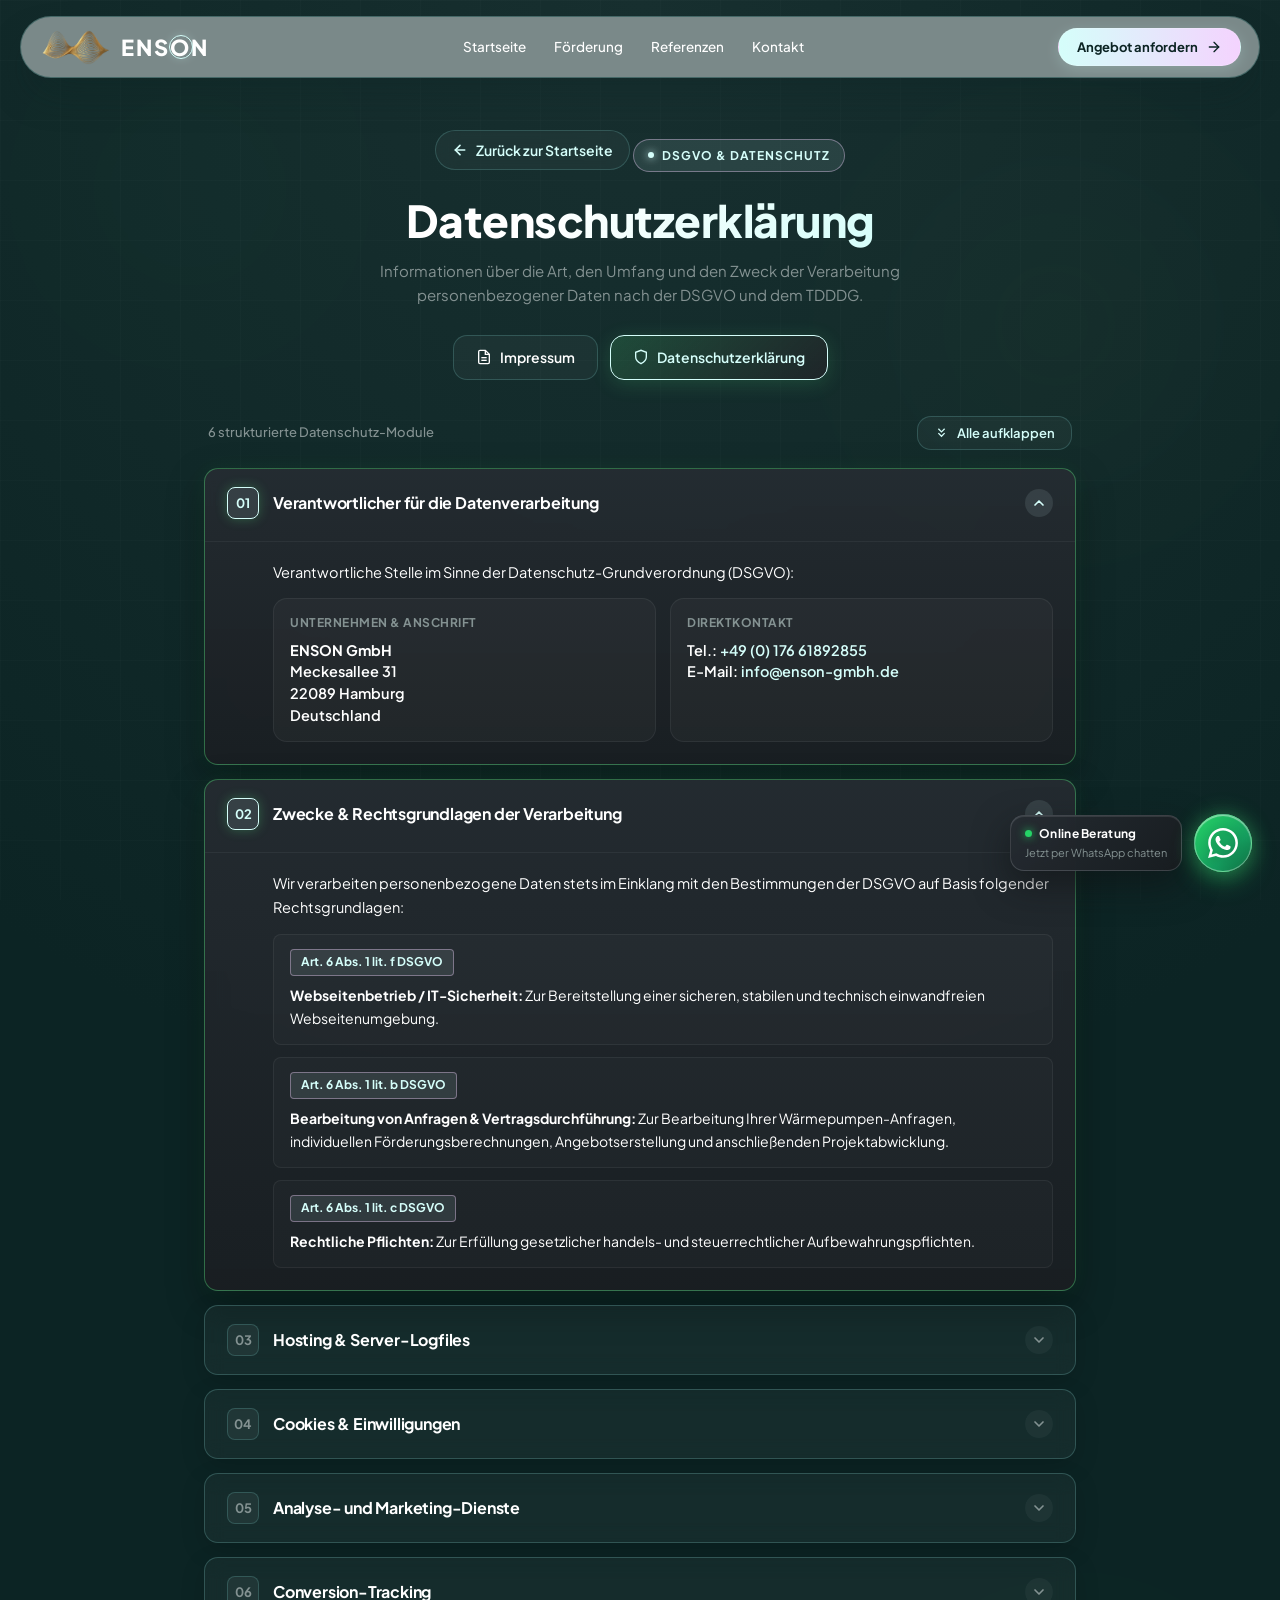
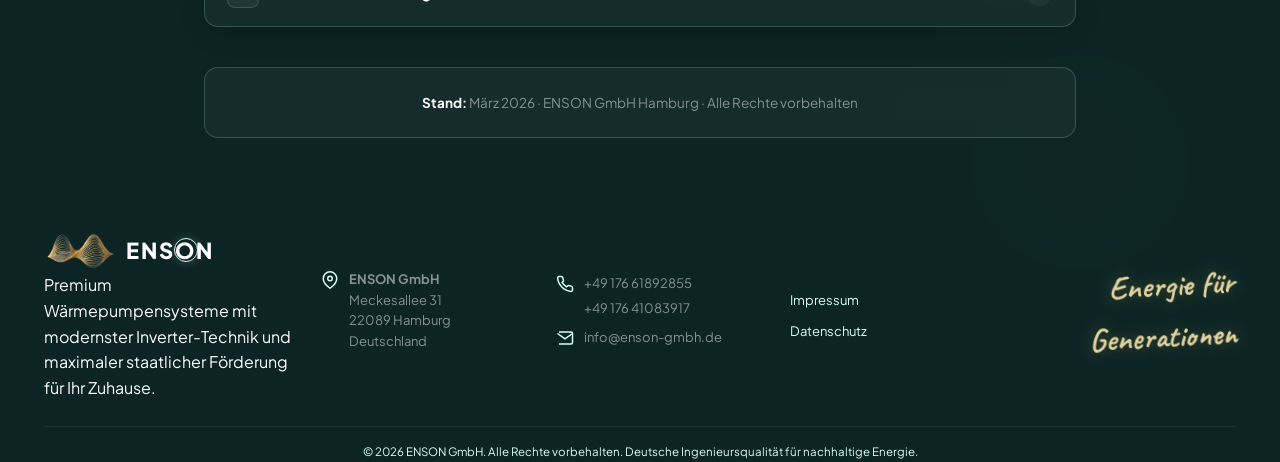
==== commit 7a2973ce: "Update project" ====
--- a/datenschutz.html
+++ b/datenschutz.html
@@ -27,15 +27,14 @@
   <header class="navbar-wrapper">
     <nav class="navbar glass-card">
       <a href="index.html" class="brand-logo" aria-label="ENSON Homepage">
+        <img class="brand-symbol" src="Logo.png" alt="">
         <div class="logo-mark">
           <span class="brand-name">ENS<span class="brand-o">O</span>N</span>
-          <span class="brand-sub">ENERGIE. TECHNIK. ZUKUNFT.</span>
         </div>
       </a>
 
       <div class="nav-menu" id="navMenu">
         <a href="index.html#hero" class="nav-link">Startseite</a>
-        <a href="index.html#benefits" class="nav-link">Vorteile</a>
         <a href="index.html#calculator" class="nav-link">Förderung</a>
         <a href="index.html#projects" class="nav-link">Referenzen</a>
         <a href="index.html#contact" class="nav-link">Kontakt</a>
@@ -338,9 +337,9 @@
         <!-- Col 1: Brand & Bio -->
         <div class="footer-col brand-col">
           <a href="index.html" class="brand-logo footer-logo">
+            <img class="brand-symbol" src="Logo.png" alt="">
             <div class="logo-mark">
               <span class="brand-name">ENS<span class="brand-o">O</span>N</span>
-              <span class="brand-sub">ENERGIE. TECHNIK. ZUKUNFT.</span>
             </div>
           </a>
           <p class="footer-bio">
--- a/style.css
+++ b/style.css
@@ -216,11 +216,20 @@
   text-decoration: none;
   display: flex;
   align-items: center;
+  gap: 10px;
+}
+
+.brand-symbol {
+  display: block;
+  width: 72px;
+  height: 44px;
+  object-fit: contain;
+  flex: 0 0 auto;
 }
 
 .logo-mark {
   display: flex;
-  flex-direction: column;
+  align-items: center;
 }
 
 .brand-name {
@@ -2438,6 +2447,64 @@
   width: 100%;
 }
 
+.faq-section {
+  position: relative;
+  padding: 60px 0;
+  z-index: 10;
+  width: 100%;
+}
+
+.faq-list {
+  display: grid;
+  gap: 14px;
+  max-width: 900px;
+  margin: 34px auto 0;
+}
+
+.faq-item {
+  background: var(--bg-card);
+  border: 1px solid var(--border-glass);
+  border-radius: var(--radius-md);
+  overflow: hidden;
+}
+
+.faq-item summary {
+  position: relative;
+  padding: 20px 56px 20px 22px;
+  color: var(--text-heading);
+  font-size: 16px;
+  font-weight: 700;
+  cursor: pointer;
+  list-style: none;
+}
+
+.faq-item summary::-webkit-details-marker {
+  display: none;
+}
+
+.faq-item summary::after {
+  content: '+';
+  position: absolute;
+  right: 22px;
+  top: 50%;
+  transform: translateY(-50%);
+  color: var(--gold-primary);
+  font-size: 24px;
+  font-weight: 400;
+}
+
+.faq-item[open] summary::after {
+  content: '−';
+}
+
+.faq-item p {
+  margin: 0;
+  padding: 0 22px 20px;
+  color: var(--text-body);
+  font-size: 14.5px;
+  line-height: 1.7;
+}
+
 .projects-grid {
   display: grid;
   grid-template-columns: repeat(3, 1fr);
@@ -3224,16 +3291,17 @@
   }
 
   .navbar .brand-name {
-    font-size: 23px;
-    letter-spacing: 1.8px;
+    font-size: 18px;
+    letter-spacing: 1.2px;
+  }
+
+  .navbar .brand-symbol {
+    width: 54px;
+    height: 34px;
   }
 
   .navbar .brand-o::after {
     display: none;
-  }
-
-  .brand-sub {
-    font-size: 7px;
   }
 
   .btn-quote {
@@ -3306,19 +3374,19 @@
   }
 
   .hero-bg-image {
-    object-position: 50% 28%;
-    opacity: 0.92;
-    filter: brightness(0.98) contrast(1.06) saturate(1.15);
-    transform: translate(-50%, -50%) scale(1.04);
+    object-position: 50% 35%;
+    opacity: 1;
+    filter: brightness(1.16) contrast(1.08) saturate(1.2);
+    transform: translate(-50%, -50%) scale(1.02);
   }
 
   .hero-video-overlay {
     background: linear-gradient(
       180deg,
-      rgba(20, 24, 27, 0.72) 0%,
-      rgba(20, 24, 27, 0.48) 32%,
-      rgba(20, 24, 27, 0.22) 65%,
-      rgba(20, 24, 27, 0.82) 100%
+      rgba(20, 24, 27, 0.58) 0%,
+      rgba(20, 24, 27, 0.34) 32%,
+      rgba(20, 24, 27, 0.12) 65%,
+      rgba(20, 24, 27, 0.68) 100%
     );
   }
 
@@ -3998,7 +4066,12 @@
 /* Very Small Screen Phones (max-width: 380px) */
 @media (max-width: 380px) {
   .navbar .brand-name {
-    font-size: 20px;
+    font-size: 16px;
+  }
+
+  .navbar .brand-symbol {
+    width: 46px;
+    height: 30px;
   }
 
   .hero-headline {
@@ -4835,4 +4908,4 @@
   .legal-section-title {
     font-size: 16px;
   }
-}+}
